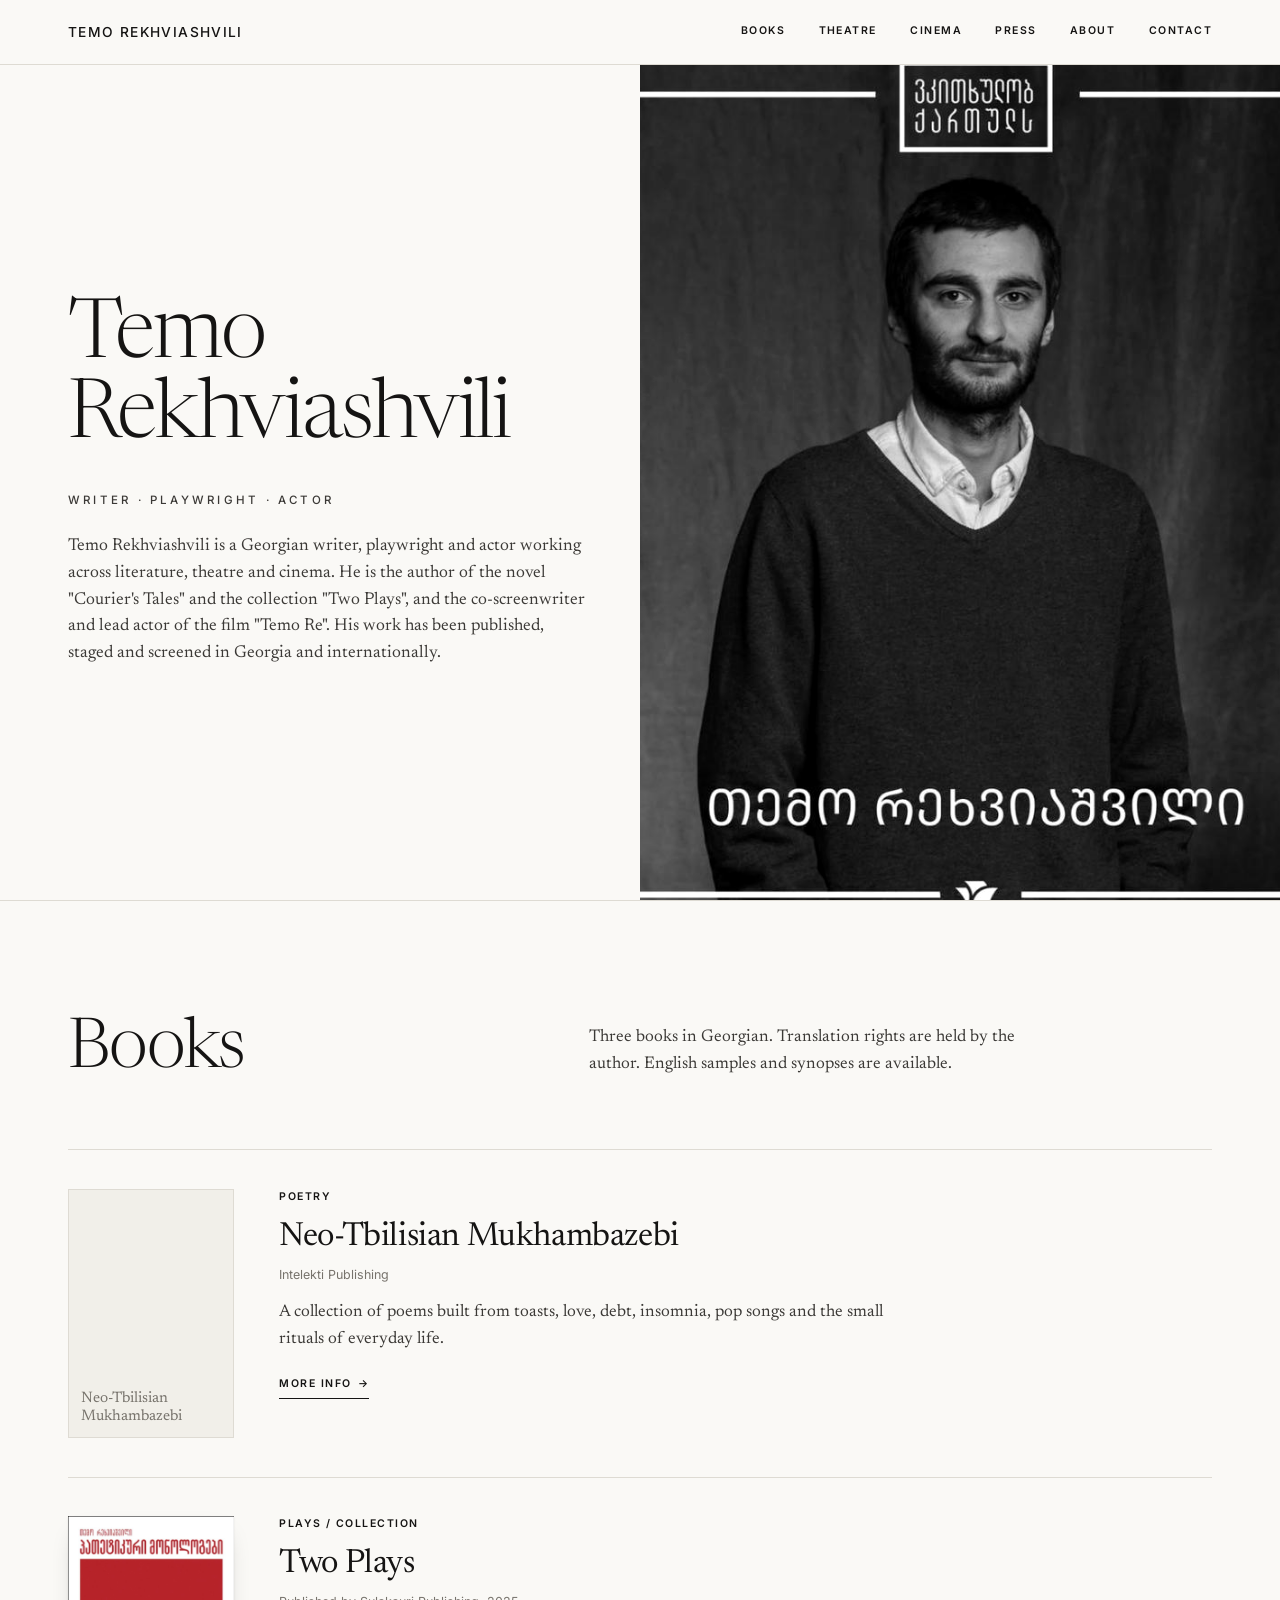
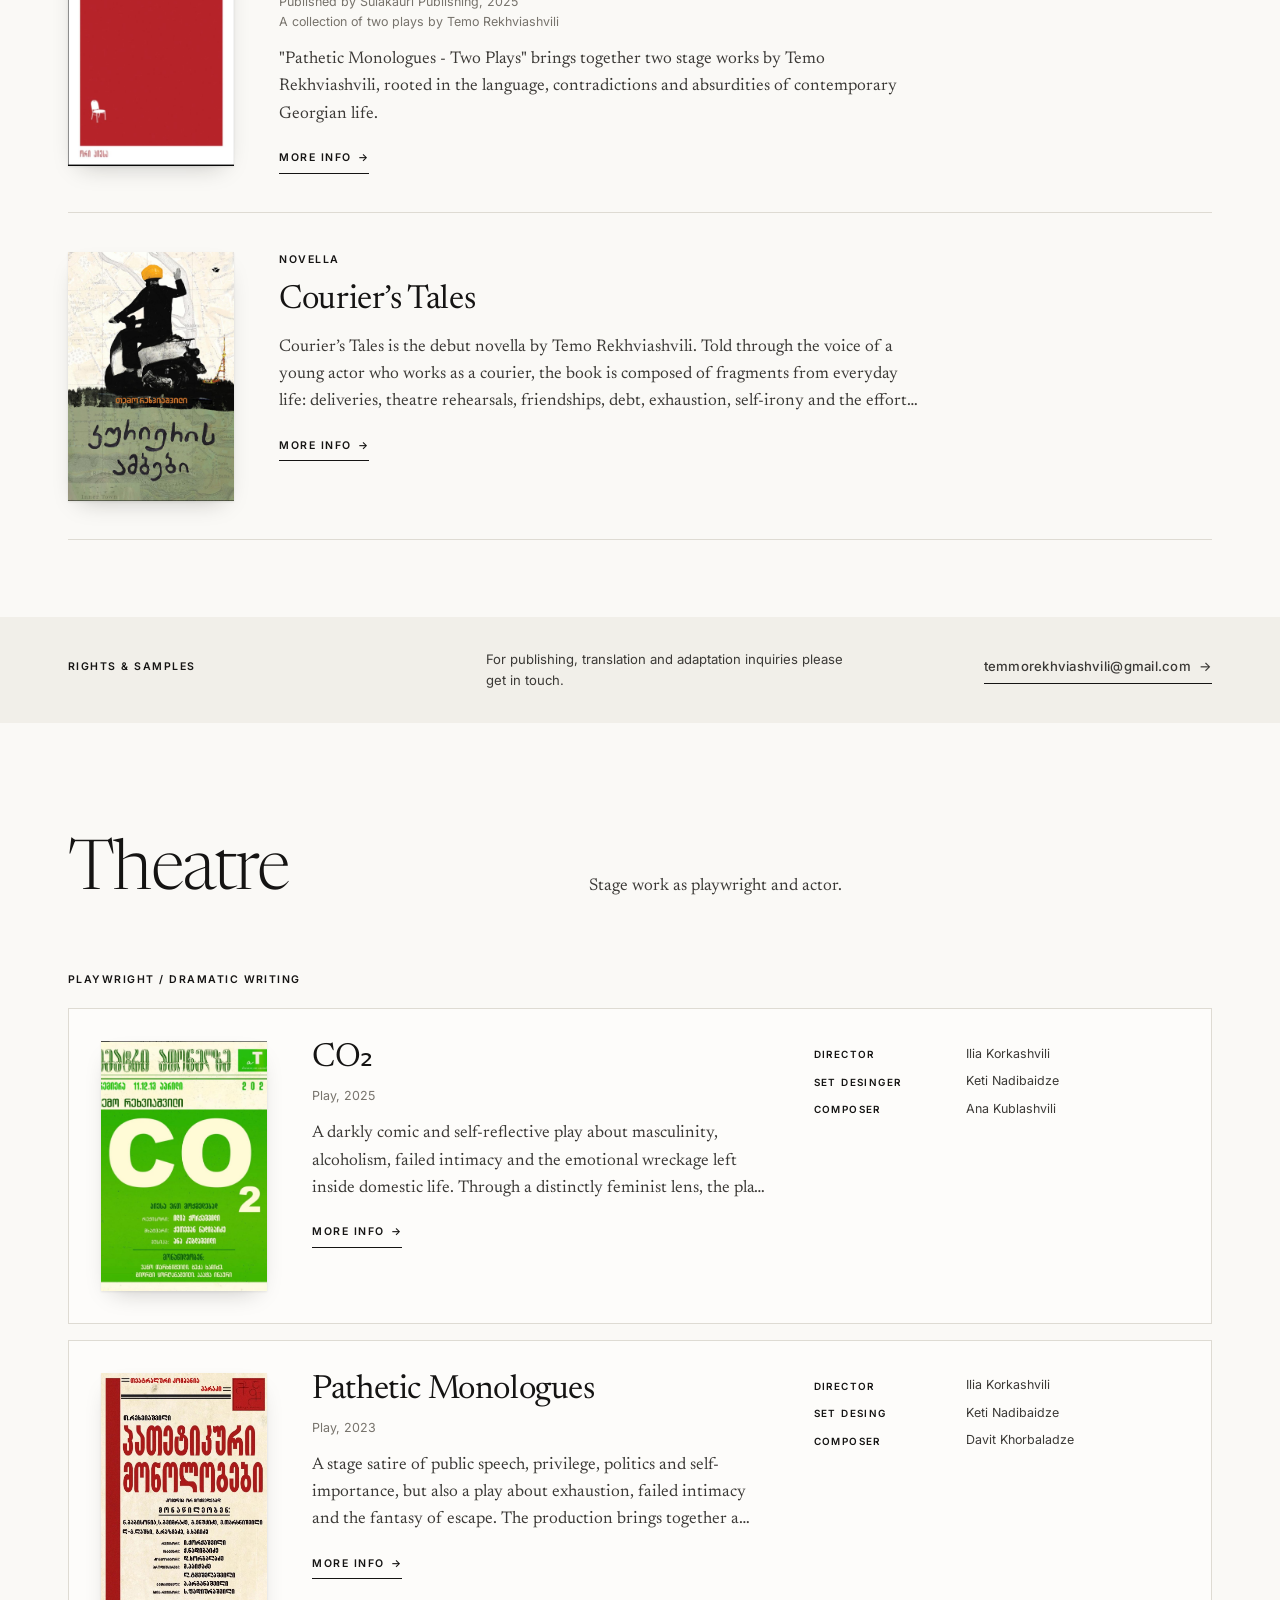
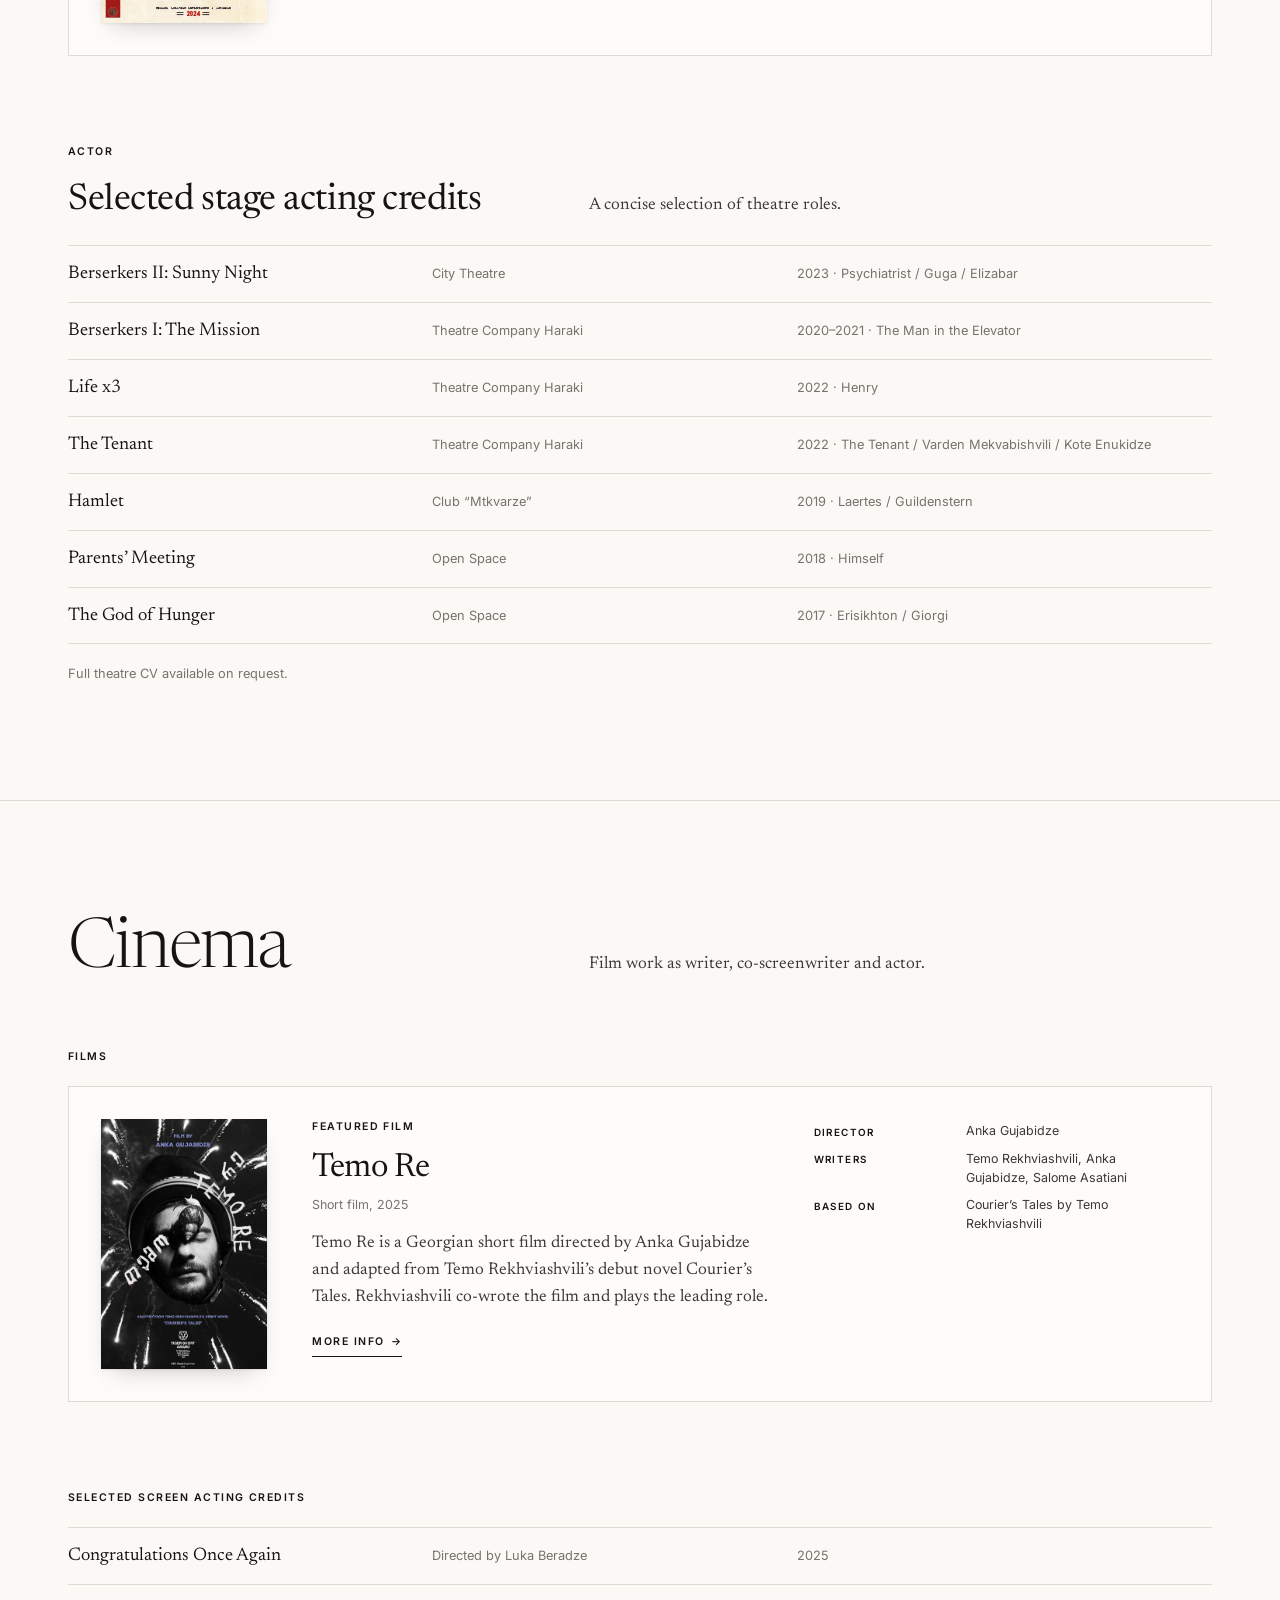
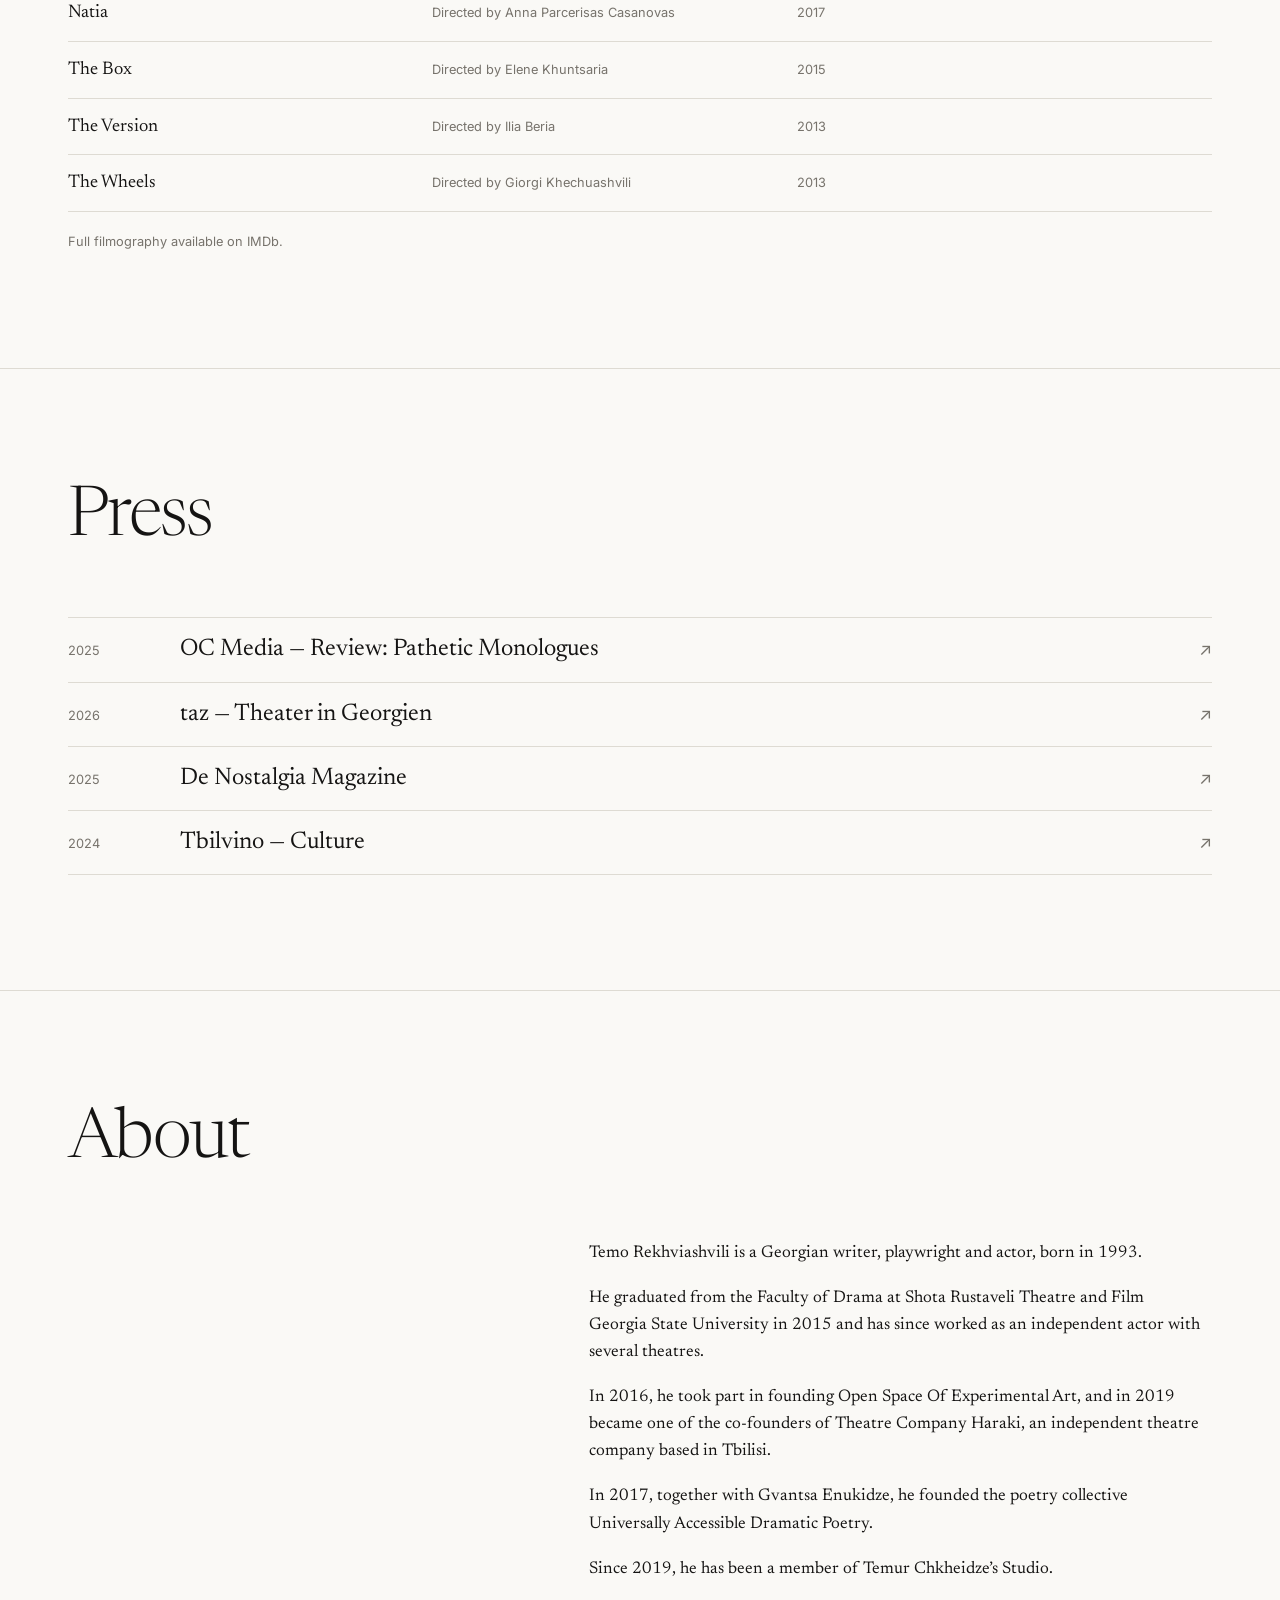
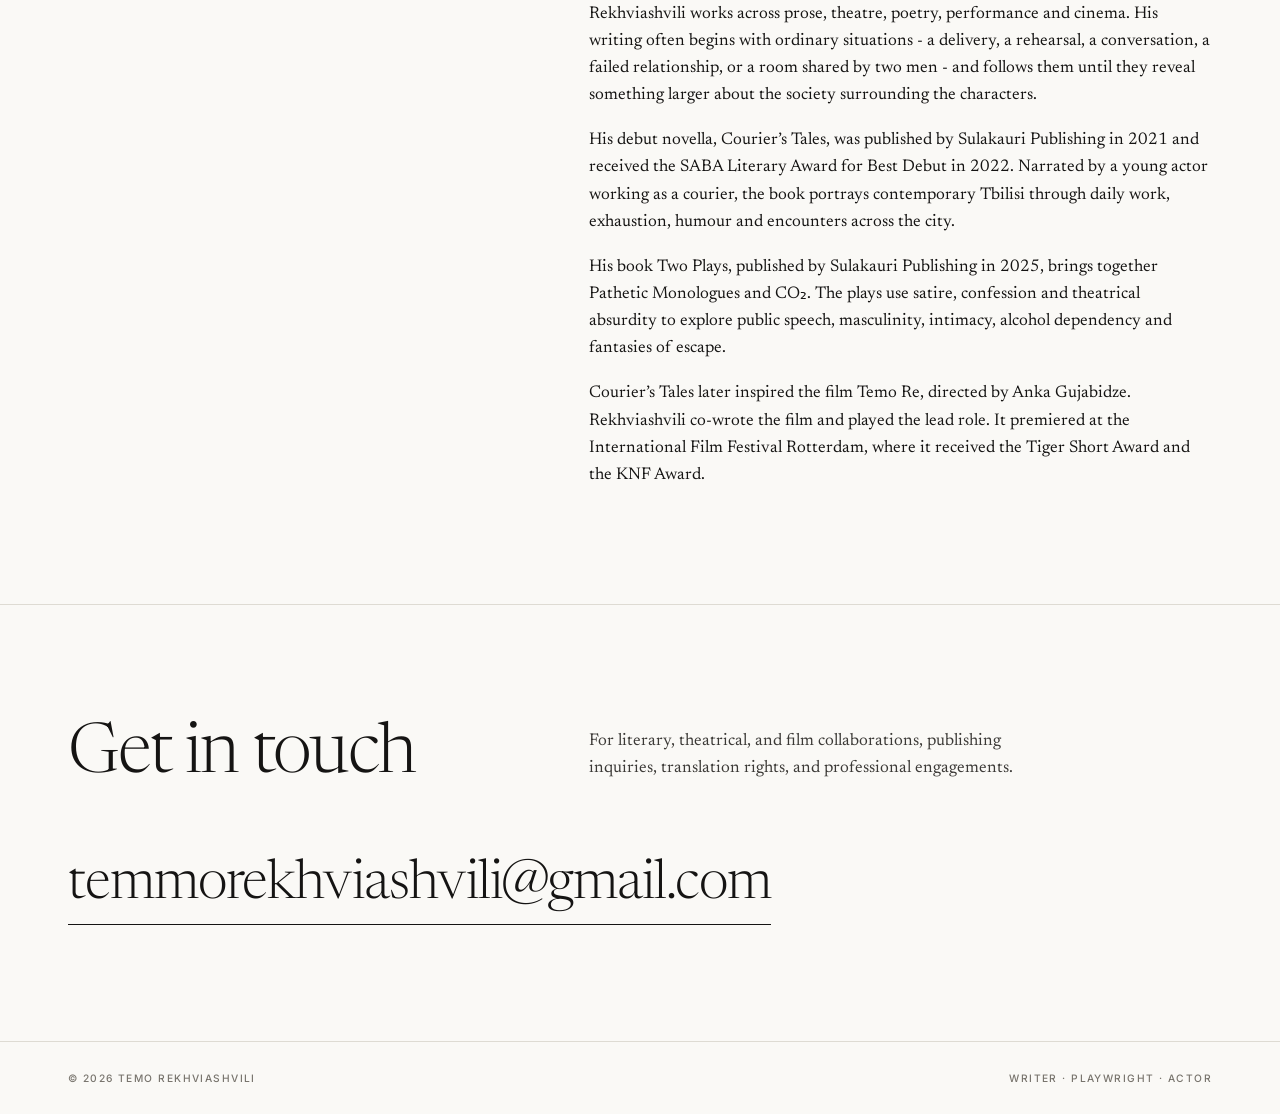
==== index.html @ 54d70bf8 "Redesign the site and rebuild the editor so every part of the page is editable Public page: new edit" ====
<!DOCTYPE html>
<html lang="en">
  <head>
    <meta charset="UTF-8" />
    <meta name="viewport" content="width=device-width, initial-scale=1.0" />
    <title>Temo Rekhviashvili | Writer, Playwright, Actor</title>
    <meta name="description" content="Portfolio website for Temo Rekhviashvili, Georgian writer, playwright, and actor." />
    <meta property="og:type" content="website" />
    <meta property="og:title" content="Temo Rekhviashvili | Writer, Playwright, Actor" />
    <meta property="og:description" content="Portfolio website for Temo Rekhviashvili, Georgian writer, playwright, and actor." />
    
    <meta name="twitter:card" content="summary_large_image" />
    <link rel="preconnect" href="https://fonts.googleapis.com" />
    <link rel="preconnect" href="https://fonts.gstatic.com" crossorigin />
    <link href="https://fonts.googleapis.com/css2?family=Inter:wght@400;500;600&family=Newsreader:ital,opsz,wght@0,6..72,300..600;1,6..72,300..600&family=Noto+Serif+Georgian:wght@400;500&display=swap" rel="stylesheet" />
    <link rel="stylesheet" href="/styles.css?v=7e3f80ad" />
  </head>
  <body>
    <a class="skip-link" href="#main">Skip to content</a>

    <header class="site-header" id="siteHeader">
      <nav class="nav wrap" aria-label="Main">
        <a class="brand" href="#home">Temo Rekhviashvili</a>
        <button class="nav-toggle" id="navToggle" aria-expanded="false" aria-controls="navLinks">
          <span class="nav-toggle-label">Menu</span>
        </button>
        <div class="nav-links" id="navLinks">
          
          <a href="#books" data-section="books">Books</a>
          
          <a href="#theatre" data-section="theatre">Theatre</a>
          
          <a href="#cinema" data-section="cinema">Cinema</a>
          
          <a href="#press" data-section="press">Press</a>
          
          <a href="#about" data-section="about">About</a>
          
          <a href="#contact" data-section="contact">Contact</a>
          
        </div>
      </nav>
    </header>

    <main id="main">

      <!-- ── HERO ── -->
      <section class="hero" id="home">
        <div class="hero-text">
          <h1>Temo Rekhviashvili</h1>
          <p class="hero-tagline">Writer · Playwright · Actor</p>
          <p class="hero-bio">Temo Rekhviashvili is a Georgian writer, playwright and actor working across literature, theatre and cinema. He is the author of the novel &#34;Courier&#39;s Tales&#34; and the collection &#34;Two Plays&#34;, and the co-screenwriter and lead actor of the film &#34;Temo Re&#34;. His work has been published, staged and screened in Georgia and internationally.</p>
        </div>
        <div class="hero-image">
          
          <img src="/Images/Temo%20Image.jpeg" alt="Temo Rekhviashvili" fetchpriority="high" />
          
        </div>
      </section>

      

      
      <!-- ── BOOKS ── -->
      <section id="books" class="section">
        <div class="wrap">
          <header class="section-head">
  <h2>Books</h2>
  <p class="section-note">Three books in Georgian. Translation rights are held by the author. English samples and synopses are available.</p>
</header>
          <div class="work-list">
            <article class="work">
  <a class="work-cover" href="#/neo-tbilisian" tabindex="-1" aria-hidden="true"><span class="cover-blank "><span>Neo-Tbilisian Mukhambazebi</span></span></a>
  <div class="work-main">
    <p class="kicker">Poetry</p>
    <h3 class="work-title"><a href="#/neo-tbilisian">Neo-Tbilisian Mukhambazebi</a></h3>
    
    <p class="work-meta">Intelekti Publishing</p>
    
    
    <p class="work-summary">A collection of poems built from toasts, love, debt, insomnia, pop songs and the small rituals of everyday life.</p>
    <p class="work-links">
      
      <a class="arrow-link" href="#/neo-tbilisian">More info</a>
    </p>
  </div>
  
</article><article class="work">
  <a class="work-cover" href="#/pathetic-monologues-book" tabindex="-1" aria-hidden="true"><img src="/Images/Patetique%20Book.jpeg" alt="Two Plays" loading="lazy" /></a>
  <div class="work-main">
    <p class="kicker">Plays / Collection</p>
    <h3 class="work-title"><a href="#/pathetic-monologues-book">Two Plays</a></h3>
    
    <p class="work-meta">Published by Sulakauri Publishing, 2025<br />A collection of two plays by Temo Rekhviashvili</p>
    
    
    <p class="work-summary">&#34;Pathetic Monologues - Two Plays&#34; brings together two stage works by Temo Rekhviashvili, rooted in the language, contradictions and absurdities of contemporary Georgian life.</p>
    <p class="work-links">
      
      <a class="arrow-link" href="#/pathetic-monologues-book">More info</a>
    </p>
  </div>
  
</article><article class="work">
  <a class="work-cover" href="#/couriers-tales" tabindex="-1" aria-hidden="true"><img src="/Images/Carrier%20Tales.jpeg" alt="Courier’s Tales" loading="lazy" /></a>
  <div class="work-main">
    <p class="kicker">NOVELLA</p>
    <h3 class="work-title"><a href="#/couriers-tales">Courier’s Tales</a></h3>
    
    
    <p class="work-summary">Courier’s Tales is the debut novella by Temo Rekhviashvili. Told through the voice of a young actor who works as a courier, the book is composed of fragments from everyday life: deliveries, theatre rehearsals, friendships, debt, exhaustion, self-irony and the effort to survive.</p>
    <p class="work-links">
      
      <a class="arrow-link" href="#/couriers-tales">More info</a>
    </p>
  </div>
  
</article>
          </div>
        </div>
        
        
        <aside class="rights">
          <div class="wrap rights-grid">
            <div>
              <p class="kicker">Rights &amp; Samples</p>
              
            </div>
            <div><p>For publishing, translation and adaptation inquiries please get in touch.</p></div>
            <div>
              
              <a class="arrow-link" href="mailto:temmorekhviashvili@gmail.com">temmorekhviashvili@gmail.com</a>
              
            </div>
          </div>
        </aside>
        
      </section>

      

      

      
      <!-- ── THEATRE ── -->
      <section id="theatre" class="section">
        <div class="wrap">
          <header class="section-head">
  <h2>Theatre</h2>
  <p class="section-note">Stage work as playwright and actor.</p>
</header>

          
          <p class="kicker sub-kicker">Playwright / Dramatic Writing</p>
          <div class="work-list work-list-boxed">
            <article class="work work-boxed">
  <a class="work-cover" href="#/co2" tabindex="-1" aria-hidden="true"><img src="/Images/CO2.jpeg" alt="CO₂" loading="lazy" /></a>
  <div class="work-main">
    
    <h3 class="work-title"><a href="#/co2">CO₂</a></h3>
    
    <p class="work-meta">Play, 2025</p>
    
    
    <p class="work-summary">A darkly comic and self-reflective play about masculinity, alcoholism, failed intimacy and the emotional wreckage left inside domestic life. Through a distinctly feminist lens, the play looks at male vulnerability, dependency and the damage men cause while trying — often too late — to understand themselves.</p>
    <p class="work-links">
      
      <a class="arrow-link" href="#/co2">More info</a>
    </p>
  </div>
  
  <dl class="facts work-facts">
    
    <div><dt>Director</dt><dd>Ilia Korkashvili</dd></div>
    
    <div><dt>Set desinger</dt><dd>Keti Nadibaidze</dd></div>
    
    <div><dt>Composer</dt><dd>Ana Kublashvili</dd></div>
    
  </dl>
  
</article><article class="work work-boxed">
  <a class="work-cover" href="#/pathetic-monologues-play" tabindex="-1" aria-hidden="true"><img src="/Images/Pathetique%20Theater.jpeg" alt="Pathetic Monologues" loading="lazy" /></a>
  <div class="work-main">
    
    <h3 class="work-title"><a href="#/pathetic-monologues-play">Pathetic Monologues</a></h3>
    
    <p class="work-meta">Play, 2023</p>
    
    
    <p class="work-summary">A stage satire of public speech, privilege, politics and self-importance, but also a play about exhaustion, failed intimacy and the fantasy of escape. The production brings together a chorus of voices caught between confession, performance and social absurdity.</p>
    <p class="work-links">
      
      <a class="arrow-link" href="#/pathetic-monologues-play">More info</a>
    </p>
  </div>
  
  <dl class="facts work-facts">
    
    <div><dt>Director</dt><dd>Ilia Korkashvili</dd></div>
    
    <div><dt>Set Desing</dt><dd>Keti Nadibaidze</dd></div>
    
    <div><dt>Composer</dt><dd>Davit Khorbaladze</dd></div>
    
  </dl>
  
</article>
          </div>
          

          
          <div class="credits">
            <p class="kicker sub-kicker">Actor</p>
            <header class="credits-head">
              <h3>Selected stage acting credits</h3>
              <p>A concise selection of theatre roles.</p>
            </header>
            <ul class="rows">
              
              <li class="row">
                <span class="row-title">Berserkers II: Sunny Night</span>
                <span class="row-mid">City Theatre</span>
                <span class="row-end">2023 · Psychiatrist / Guga / Elizabar</span>
              </li>
              
              <li class="row">
                <span class="row-title">Berserkers I: The Mission</span>
                <span class="row-mid">Theatre Company Haraki</span>
                <span class="row-end">2020–2021 · The Man in the Elevator</span>
              </li>
              
              <li class="row">
                <span class="row-title">Life x3</span>
                <span class="row-mid">Theatre Company Haraki</span>
                <span class="row-end">2022 · Henry</span>
              </li>
              
              <li class="row">
                <span class="row-title">The Tenant</span>
                <span class="row-mid">Theatre Company Haraki</span>
                <span class="row-end">2022 · The Tenant / Varden Mekvabishvili / Kote Enukidze</span>
              </li>
              
              <li class="row">
                <span class="row-title">Hamlet</span>
                <span class="row-mid">Club “Mtkvarze”</span>
                <span class="row-end">2019 · Laertes / Guildenstern</span>
              </li>
              
              <li class="row">
                <span class="row-title">Parents’ Meeting</span>
                <span class="row-mid">Open Space</span>
                <span class="row-end">2018 · Himself</span>
              </li>
              
              <li class="row">
                <span class="row-title">The God of Hunger</span>
                <span class="row-mid">Open Space</span>
                <span class="row-end">2017 · Erisikhton / Giorgi</span>
              </li>
              
            </ul>
            <p class="footnote">Full theatre CV available on request.</p>
          </div>
          
        </div>
      </section>

      

      

      
      <!-- ── CINEMA ── -->
      <section id="cinema" class="section">
        <div class="wrap">
          <header class="section-head">
  <h2>Cinema</h2>
  <p class="section-note">Film work as writer, co-screenwriter and actor.</p>
</header>

          
          <p class="kicker sub-kicker">Films</p>
          <div class="work-list work-list-boxed">
            <article class="work work-boxed">
  <a class="work-cover" href="#/temo-re" tabindex="-1" aria-hidden="true"><img src="/Images/Temo%20Re%20Movie.jpeg" alt="Temo Re" loading="lazy" /></a>
  <div class="work-main">
    <p class="kicker">Featured Film</p>
    <h3 class="work-title"><a href="#/temo-re">Temo Re</a></h3>
    
    <p class="work-meta">Short film, 2025</p>
    
    
    <p class="work-summary">Temo Re is a Georgian short film directed by Anka Gujabidze and adapted from Temo Rekhviashvili’s debut novel Courier’s Tales. Rekhviashvili co-wrote the film and plays the leading role.</p>
    <p class="work-links">
      
      <a class="arrow-link" href="#/temo-re">More info</a>
    </p>
  </div>
  
  <dl class="facts work-facts">
    
    <div><dt>Director</dt><dd>Anka Gujabidze</dd></div>
    
    <div><dt>Writers</dt><dd>Temo Rekhviashvili, Anka Gujabidze, Salome Asatiani</dd></div>
    
    <div><dt>Based On</dt><dd>Courier’s Tales by Temo Rekhviashvili</dd></div>
    
  </dl>
  
</article>
          </div>
          

          
          <div class="credits">
            <p class="kicker sub-kicker">Selected screen acting credits</p>
            <ul class="rows">
              
              <li class="row">
                <span class="row-title">Congratulations Once Again</span>
                <span class="row-mid">Directed by Luka Beradze</span>
                <span class="row-end">2025</span>
              </li>
              
              <li class="row">
                <span class="row-title">Natia</span>
                <span class="row-mid">Directed by Anna Parcerisas Casanovas</span>
                <span class="row-end">2017</span>
              </li>
              
              <li class="row">
                <span class="row-title">The Box</span>
                <span class="row-mid">Directed by Elene Khuntsaria</span>
                <span class="row-end">2015</span>
              </li>
              
              <li class="row">
                <span class="row-title">The Version</span>
                <span class="row-mid">Directed by Ilia Beria</span>
                <span class="row-end">2013</span>
              </li>
              
              <li class="row">
                <span class="row-title">The Wheels</span>
                <span class="row-mid">Directed by Giorgi Khechuashvili</span>
                <span class="row-end">2013</span>
              </li>
              
            </ul>
            
            <p class="footnote">
              Full filmography available on IMDb.
              
            </p>
            
          </div>
          
        </div>
      </section>

      

      

      
      <!-- ── PRESS ── -->
      <section id="press" class="section">
        <div class="wrap">
          <header class="section-head">
  <h2>Press</h2>
  
</header>
          <ul class="rows press-rows">
            
            <li>
              
              <a class="row row-link" href="https://oc-media.org/review-pathetic-monologues-georgian-theatre-that-finally-laughs-at-itself/" target="_blank" rel="noopener noreferrer">
                <span class="row-year">2025</span>
                <span class="row-title">OC Media — Review: Pathetic Monologues</span>
                <span class="row-ext" aria-hidden="true">&#8599;</span>
              </a>
              
            </li>
            
            <li>
              
              <a class="row row-link" href="https://taz.de/Theater-in-Georgien/!6165909/" target="_blank" rel="noopener noreferrer">
                <span class="row-year">2026</span>
                <span class="row-title">taz — Theater in Georgien</span>
                <span class="row-ext" aria-hidden="true">&#8599;</span>
              </a>
              
            </li>
            
            <li>
              
              <a class="row row-link" href="https://denostalgiamagazine.com/magazine-3/read-magazine-3/" target="_blank" rel="noopener noreferrer">
                <span class="row-year">2025</span>
                <span class="row-title">De Nostalgia Magazine</span>
                <span class="row-ext" aria-hidden="true">&#8599;</span>
              </a>
              
            </li>
            
            <li>
              
              <a class="row row-link" href="https://tbilvino.ge/culture" target="_blank" rel="noopener noreferrer">
                <span class="row-year">2024</span>
                <span class="row-title">Tbilvino — Culture</span>
                <span class="row-ext" aria-hidden="true">&#8599;</span>
              </a>
              
            </li>
            
          </ul>
        </div>
      </section>

      

      

      
      <!-- ── ABOUT ── -->
      
      <section id="about" class="section">
        <div class="wrap">
          <header class="section-head">
            <h2>About</h2>
            
          </header>
          
          <div class="about-grid about-grid-solo">
            <div class="prose">
              <p>Temo Rekhviashvili is a Georgian writer, playwright and actor, born in 1993.</p><p>He graduated from the Faculty of Drama at Shota Rustaveli Theatre and Film Georgia State University in 2015 and has since worked as an independent actor with several theatres.</p><p>In 2016, he took part in founding Open Space Of Experimental Art, and in 2019 became one of the co-founders of Theatre Company Haraki, an independent theatre company based in Tbilisi.</p><p>In 2017, together with Gvantsa Enukidze, he founded the poetry collective Universally Accessible Dramatic Poetry.</p><p>Since 2019, he has been a member of Temur Chkheidze’s Studio.</p><p>Rekhviashvili works across prose, theatre, poetry, performance and cinema. His writing often begins with ordinary situations - a delivery, a rehearsal, a conversation, a failed relationship, or a room shared by two men - and follows them until they reveal something larger about the society surrounding the characters.</p><p>His debut novella, Courier’s Tales, was published by Sulakauri Publishing in 2021 and received the SABA Literary Award for Best Debut in 2022. Narrated by a young actor working as a courier, the book portrays contemporary Tbilisi through daily work, exhaustion, humour and encounters across the city.</p><p>His book Two Plays, published by Sulakauri Publishing in 2025, brings together Pathetic Monologues and CO₂. The plays use satire, confession and theatrical absurdity to explore public speech, masculinity, intimacy, alcohol dependency and fantasies of escape.</p><p>Courier’s Tales later inspired the film Temo Re, directed by Anka Gujabidze. Rekhviashvili co-wrote the film and played the lead role. It premiered at the International Film Festival Rotterdam, where it received the Tiger Short Award and the KNF Award.</p>
              
              
            </div>
            
          </div>
        </div>
      </section>

      

      

      
      <!-- ── CONTACT ── -->
      <section id="contact" class="section section-contact">
        <div class="wrap">
          <header class="section-head">
            <h2>Get in touch</h2>
            <p class="section-note">For literary, theatrical, and film collaborations, publishing inquiries, translation rights, and professional engagements.</p>
          </header>
          
          <a class="contact-email" href="mailto:temmorekhviashvili@gmail.com">temmorekhviashvili@gmail.com</a>
          
          
        </div>
      </section>
      

      
    </main>

    <footer class="site-footer">
      <div class="wrap footer-grid">
        <p>&copy; 2026 Temo Rekhviashvili</p>
        <p>Writer · Playwright · Actor</p>
      </div>
    </footer>

    <!-- ── DETAIL PAGES (one per book / play / film) ── -->
    <div class="detail-view" id="detailView" hidden>
      <div class="wrap">
        <article class="detail" id="detail-neo-tbilisian" data-title="Neo-Tbilisian Mukhambazebi" hidden>
  <div class="detail-text">
    <p class="kicker">Books / Poetry</p>
    <h2 class="detail-title">Neo-Tbilisian Mukhambazebi</h2>
    
    <p class="detail-meta">Intelekti Publishing</p>
    
    
    <div class="prose">
      <p>A collection of poems built from toasts, love, debt, insomnia, pop songs and the small rituals of everyday life.</p>
    </div>
    
    
    <dl class="facts detail-facts">
      
      <div><dt>Year</dt><dd>coming soon</dd></div>
      
      <div><dt>Genre</dt><dd>Poetry</dd></div>
      
      <div><dt>Publisher</dt><dd>Intelekti Publishing</dd></div>
      
      <div><dt>cover</dt><dd>Anano Tabaghua</dd></div>
      
      <div><dt>Editor</dt><dd>Gvantsa Shubitidze</dd></div>
      
    </dl>
    
    
    <p><a class="arrow-link back-link" href="#books">Back to Books</a></p>
  </div>
  <figure class="detail-figure"><span class="cover-blank cover-blank-lg"><span>Neo-Tbilisian Mukhambazebi</span></span></figure>
</article><article class="detail" id="detail-pathetic-monologues-book" data-title="Two Plays" hidden>
  <div class="detail-text">
    <p class="kicker">Books / Plays / Collection</p>
    <h2 class="detail-title">Two Plays</h2>
    
    <p class="detail-meta">Published by Sulakauri Publishing, 2025<br />A collection of two plays by Temo Rekhviashvili</p>
    
    
    <div class="prose">
      <p>&#34;Pathetic Monologues - Two Plays&#34; brings together two stage works by Temo Rekhviashvili, rooted in the language, contradictions and absurdities of contemporary Georgian life.</p><p>Pathetic Monologues is a satire of public speech, privilege, politics and self-importance, but also a play about exhaustion, failed intimacy and the fantasy of escape. One of its voices dreams of leaving Georgia for Berlin, turning emigration into both a comic obsession and a symptom of deeper personal and social despair.</p><p>CO₂ is a darkly comic and self-reflective play about masculinity, alcoholism, failed intimacy and the emotional wreckage left inside domestic life. Through a distinctly feminist lens, the play looks at male vulnerability, dependency and the damage men cause while trying - often too late - to understand themselves.</p><p>Both plays have been staged in Georgia: Pathetic Monologues premiered at Theatre Company Haraki in December 2023, while CO₂ premiered at Theatre on Atoneli in April 2025.</p>
    </div>
    
    
    <dl class="facts detail-facts">
      
      <div><dt>Year</dt><dd>2025</dd></div>
      
      <div><dt>Genre</dt><dd>plays</dd></div>
      
      <div><dt>Plays Included</dt><dd>Pathetic Monologues · CO₂</dd></div>
      
      <div><dt>Publisher</dt><dd>Sulakauri Publishing</dd></div>
      
      <div><dt>Editor</dt><dd>Nino Gogaladze</dd></div>
      
      <div><dt>Cover design</dt><dd>Keti Nadibaidze</dd></div>
      
      <div><dt>Technical designer</dt><dd>Lado Lomadze</dd></div>
      
      <div><dt>ORiginal title</dt><dd>პათეტიკური მონოლოგები - ორი პიესა</dd></div>
      
      <div><dt>ISBN</dt><dd>978-9941-37-810-2</dd></div>
      
      <div><dt>Award</dt><dd>CO₂ received the Friedrich Ebert Stiftung Prize in Dramaturgy in 2025.</dd></div>
      
    </dl>
    
    
    <p><a class="arrow-link back-link" href="#books">Back to Books</a></p>
  </div>
  <figure class="detail-figure"><img src="/Images/Patetique%20Book.jpeg" alt="Two Plays" loading="lazy" /></figure>
</article><article class="detail" id="detail-couriers-tales" data-title="Courier’s Tales" hidden>
  <div class="detail-text">
    <p class="kicker">Books / NOVELLA</p>
    <h2 class="detail-title">Courier’s Tales</h2>
    
    
    <div class="prose">
      <p>Courier’s Tales is the debut novella by Temo Rekhviashvili. Told through the voice of a young actor who works as a courier, the book is composed of fragments from everyday life: deliveries, theatre rehearsals, friendships, debt, exhaustion, self-irony and the effort to survive.</p><p>Set mostly in contemporary Tbilisi, the novel moves through streets, staircases, rehearsal rooms and precarious jobs. In its final part, the story opens toward Germany: the narrator travels from Georgia to Berlin and then to Hamburg, where his desperate attempt to reach a Nick Cave concert turns into a comic and painful episode of disorientation, language failure, humiliation and desire.</p><p>At once local and European, Courier’s Tales is a portrait of a young man trying to find his place between work and art, survival and longing, the city he comes from and the places he imagines as escape.</p>
    </div>
    
    
    <dl class="facts detail-facts">
      
      <div><dt>Original Title</dt><dd>კურიერის ამბები</dd></div>
      
      <div><dt>Year</dt><dd>2021</dd></div>
      
      <div><dt>Genre</dt><dd>Novella</dd></div>
      
      <div><dt>Award</dt><dd>SABA Literary Award — Best Debut, 2022</dd></div>
      
      <div><dt>Publisher</dt><dd>Sulakauri Publishing</dd></div>
      
      <div><dt>Editor</dt><dd>Ana Tchabashvili</dd></div>
      
      <div><dt>Cover design</dt><dd>Ana Jibladze</dd></div>
      
      <div><dt>ISBN:</dt><dd>978-9941-30-750-8</dd></div>
      
      <div><dt>technical designer</dt><dd>Giorgi Lomsadze</dd></div>
      
    </dl>
    
    
    <p><a class="arrow-link back-link" href="#books">Back to Books</a></p>
  </div>
  <figure class="detail-figure"><img src="/Images/Carrier%20Tales.jpeg" alt="Courier’s Tales" loading="lazy" /></figure>
</article>
        <article class="detail" id="detail-co2" data-title="CO₂" hidden>
  <div class="detail-text">
    <p class="kicker">Theatre</p>
    <h2 class="detail-title">CO₂</h2>
    
    <p class="detail-meta">Play, 2025</p>
    
    
    <div class="prose">
      <p>A darkly comic and self-reflective play about masculinity, alcoholism, failed intimacy and the emotional wreckage left inside domestic life. Through a distinctly feminist lens, the play looks at male vulnerability, dependency and the damage men cause while trying — often too late — to understand themselves.</p>
    </div>
    
    
    <dl class="facts detail-facts">
      
      <div><dt>Director</dt><dd>Ilia Korkashvili</dd></div>
      
      <div><dt>Set desinger</dt><dd>Keti Nadibaidze</dd></div>
      
      <div><dt>Composer</dt><dd>Ana Kublashvili</dd></div>
      
      <div><dt>starring</dt><dd>Vano Tarkhnishvili, Giorgi Korganashvili, Beka Khachidze, Paata Inauri.</dd></div>
      
      <div><dt>Technical group</dt><dd>Tika Salukvadze, Nato Mchedlishvili, Dima Jikia, Dati Sakhokia, Mariam Jorjoliani, Mariam Kartvelishvili</dd></div>
      
      <div><dt>touring Group</dt><dd>10 people</dd></div>
      
      <div><dt>premiered</dt><dd>Theatre On Atoneli 2025</dd></div>
      
      <div><dt>Recognation</dt><dd>Friedrich Ebert Stiftung Prize in Dramaturgy, 2025</dd></div>
      
    </dl>
    
    
    <p><a class="arrow-link back-link" href="#theatre">Back to Theatre</a></p>
  </div>
  <figure class="detail-figure"><img src="/Images/CO2.jpeg" alt="CO₂" loading="lazy" /></figure>
</article><article class="detail" id="detail-pathetic-monologues-play" data-title="Pathetic Monologues" hidden>
  <div class="detail-text">
    <p class="kicker">Theatre</p>
    <h2 class="detail-title">Pathetic Monologues</h2>
    
    <p class="detail-meta">Play, 2023</p>
    
    
    <div class="prose">
      <p>A stage satire of public speech, privilege, politics and self-importance, but also a play about exhaustion, failed intimacy and the fantasy of escape. The production brings together a chorus of voices caught between confession, performance and social absurdity.</p>
    </div>
    
    
    <dl class="facts detail-facts">
      
      <div><dt>Director</dt><dd>Ilia Korkashvili</dd></div>
      
      <div><dt>Set Desing</dt><dd>Keti Nadibaidze</dd></div>
      
      <div><dt>Composer</dt><dd>Davit Khorbaladze</dd></div>
      
      <div><dt>starring</dt><dd>Giorgi Razmadze, Beka Khachidze, Vaniko Tarkhnishvili, Sopiko gvimradze, Natalia Gabisonia, Gvantsa Enukidze, Lasha Lashkhi.</dd></div>
      
      <div><dt>Technical Group</dt><dd>Irakli Sirbilashvili, Achi arganashvili, Saba Padiurashvili, Mariam Paichadze, Lizi Tkeshelashvili.</dd></div>
      
      <div><dt>Touring group</dt><dd>18 people</dd></div>
      
      <div><dt>Awards</dt><dd>Tsinandali Award for Theatre Arts, 2024 -Natalia Gabisonia; Liberty Award for Best Actress, 2024 - Natalia Gabisonia</dd></div>
      
    </dl>
    
    
    <p><a class="arrow-link back-link" href="#theatre">Back to Theatre</a></p>
  </div>
  <figure class="detail-figure"><img src="/Images/Pathetique%20Theater.jpeg" alt="Pathetic Monologues" loading="lazy" /></figure>
</article>
        <article class="detail" id="detail-temo-re" data-title="Temo Re" hidden>
  <div class="detail-text">
    <p class="kicker">Cinema / Featured Film</p>
    <h2 class="detail-title">Temo Re</h2>
    
    <p class="detail-meta">Short film, 2025</p>
    
    
    <div class="prose">
      <p>Temo Re is a Georgian short film directed by Anka Gujabidze and adapted from Temo Rekhviashvili’s debut novel Courier’s Tales. Rekhviashvili co-wrote the film and plays the leading role.</p><p>The film follows Temo, a young actor who also works as a courier. Over the course of a single day, he travels across Tbilisi on a moped and performs in a suburban theatre in the evening. The poverty, injustice, corruption and alienation he encounters during the day gradually transform into disturbing visions that haunt him at night.</p><p>Constructed as a black-and-white photomontage, Temo Re combines fiction and documentary elements to create a fragmented portrait of contemporary Tbilisi and a young man moving between work, theatre, exhaustion and imagination</p>
    </div>
    
    
    <dl class="facts detail-facts">
      
      <div><dt>Director</dt><dd>Anka Gujabidze</dd></div>
      
      <div><dt>Writers</dt><dd>Temo Rekhviashvili, Anka Gujabidze, Salome Asatiani</dd></div>
      
      <div><dt>Based On</dt><dd>Courier’s Tales by Temo Rekhviashvili</dd></div>
      
      <div><dt>Country</dt><dd>Georgia</dd></div>
      
      <div><dt>Runtime</dt><dd>50 minutes</dd></div>
      
      <div><dt>Awards</dt><dd>Tiger Short Award · KNF Award · IFFR · SFCC Critics’ Award · Golden Prometheus · Eliso Award</dd></div>
      
      <div><dt>Cast</dt><dd>Natalia Gabisonia, Mikheil Abramishvili, Sandro Kalandadze, Tamara Chumashvili and others</dd></div>
      
    </dl>
    
    
    <p><a class="arrow-link back-link" href="#cinema">Back to Cinema</a></p>
  </div>
  <figure class="detail-figure"><img src="/Images/Temo%20Re%20Movie.jpeg" alt="Temo Re" loading="lazy" /></figure>
</article>
      </div>
    </div>

    <script src="/script.js?v=7e3f80ad"></script>
  </body>
</html>
---- styles.css ----
/* ─────────────────────────────────────────────────────────────
   Temo Rekhviashvili — public site
   Paper, ink, hairlines. Serif for reading, small tracked caps for labels.
   ───────────────────────────────────────────────────────────── */
:root {
  --paper: #faf9f6;
  --paper-2: #f1efe9;
  --card: #fdfcfa;
  --ink: #151413;
  --ink-2: #3b3936;
  --muted: #77736c;
  --rule: #dedbd3;
  --serif: "Newsreader", "Noto Serif Georgian", Georgia, "Times New Roman", serif;
  --sans: "Inter", "Noto Sans Georgian", system-ui, -apple-system, "Segoe UI", sans-serif;
  --header-h: 64px;
  --gutter: clamp(1.25rem, 4vw, 3rem);
  --max: 1240px;
}

*, *::before, *::after { box-sizing: border-box; }
html { scroll-behavior: smooth; scroll-padding-top: calc(var(--header-h) + 1rem); -webkit-text-size-adjust: 100%; }
body {
  margin: 0;
  background: var(--paper);
  color: var(--ink);
  font-family: var(--serif);
  font-size: 1.0625rem;
  line-height: 1.6;
  -webkit-font-smoothing: antialiased;
  text-rendering: optimizeLegibility;
}
body.detail-open { overflow: hidden; }
img { display: block; max-width: 100%; }
a { color: inherit; }
h1, h2, h3, p, ul, dl, dd, figure { margin: 0; }
ul { padding: 0; list-style: none; }
h1, h2, h3 { font-weight: 400; letter-spacing: -0.012em; text-wrap: balance; }
p { text-wrap: pretty; }
:focus-visible { outline: 2px solid var(--ink); outline-offset: 3px; }

.wrap { width: 100%; max-width: var(--max); margin: 0 auto; padding: 0 var(--gutter); }

.skip-link { position: absolute; left: -999px; top: 0; z-index: 100; background: var(--ink); color: var(--paper); padding: 0.6rem 1rem; font-family: var(--sans); font-size: 0.8rem; }
.skip-link:focus { left: 0; }

/* ── Labels & links ── */
.kicker, .nav-links a, .brand, .nav-toggle, .hero-tagline, .facts dt, .timeline dt, .arrow-link, .site-footer {
  font-family: var(--sans);
  text-transform: uppercase;
  letter-spacing: 0.14em;
}
.kicker { font-size: 0.66rem; font-weight: 600; color: var(--ink); margin-bottom: 0.9rem; }

.arrow-link {
  display: inline-block;
  font-size: 0.66rem;
  font-weight: 600;
  text-decoration: none;
  padding-bottom: 0.35rem;
  border-bottom: 1px solid var(--ink);
  transition: opacity 160ms;
  overflow-wrap: anywhere;
}
.arrow-link::after { content: "\2192"; display: inline-block; margin-left: 0.6em; transition: transform 200ms ease; }
.arrow-link:hover::after { transform: translateX(4px); }
.back-link::after { content: none; }
.back-link::before { content: "\2190"; display: inline-block; margin-right: 0.6em; transition: transform 200ms ease; }
.back-link:hover::before { transform: translateX(-4px); }

/* ── Header ── */
.site-header {
  position: sticky; top: 0; z-index: 40;
  background: color-mix(in srgb, var(--paper) 92%, transparent);
  backdrop-filter: blur(10px);
  -webkit-backdrop-filter: blur(10px);
  border-bottom: 1px solid var(--rule);
}
.nav { height: var(--header-h); display: flex; align-items: center; justify-content: space-between; gap: 2rem; }
.brand { font-size: 0.86rem; font-weight: 500; letter-spacing: 0.1em; text-decoration: none; white-space: nowrap; }
.nav-links { display: flex; gap: clamp(1.1rem, 2.6vw, 2.4rem); }
.nav-links a {
  font-size: 0.66rem; font-weight: 600; text-decoration: none;
  padding: 0.45rem 0; border-bottom: 1px solid transparent; transition: border-color 160ms;
}
.nav-links a:hover, .nav-links a.active { border-bottom-color: var(--ink); }
.nav-toggle { display: none; background: none; border: 0; padding: 0.6rem 0; font-size: 0.66rem; font-weight: 600; color: var(--ink); cursor: pointer; }

/* ── Hero ── */
.hero {
  display: grid;
  grid-template-columns: minmax(0, 1fr) minmax(0, 1fr);
  min-height: min(calc(100vh - var(--header-h)), 860px);
  border-bottom: 1px solid var(--rule);
}
.hero-text {
  display: flex; flex-direction: column; justify-content: center;
  padding: clamp(3rem, 7vw, 6rem) var(--gutter);
  padding-left: max(var(--gutter), calc((100vw - var(--max)) / 2 + var(--gutter)));
}
.hero h1 { font-size: clamp(3rem, 6.4vw, 5.75rem); font-weight: 300; line-height: 0.98; letter-spacing: -0.025em; max-width: 9ch; }
.hero-tagline { margin-top: 2rem; font-size: 0.72rem; font-weight: 500; letter-spacing: 0.28em; color: var(--ink-2); }
.hero-bio { margin-top: 1.5rem; max-width: 34rem; font-size: clamp(1.05rem, 1.35vw, 1.22rem); line-height: 1.55; color: var(--ink-2); }
.hero-image { position: relative; background: #1b1b1b; min-height: 22rem; }
.hero-image img { position: absolute; inset: 0; width: 100%; height: 100%; object-fit: cover; object-position: center 20%; filter: grayscale(1) contrast(1.04); }

/* ── Sections ── */
.section { padding: clamp(4rem, 9vw, 7.5rem) 0; }
.section + .section { border-top: 1px solid var(--rule); }
.section:has(> .rights) { padding-bottom: 0; }
.section:has(> .rights) + .section { border-top: 0; }
.section-head {
  display: grid; grid-template-columns: minmax(0, 5fr) minmax(0, 7fr); gap: 1.5rem clamp(2rem, 6vw, 6rem);
  align-items: end; margin-bottom: clamp(2.5rem, 5vw, 4rem);
}
.section-head h2 { font-size: clamp(2.6rem, 5.4vw, 4.5rem); font-weight: 300; line-height: 1; letter-spacing: -0.025em; }
.section-note { max-width: 30rem; color: var(--ink-2); padding-bottom: 0.45rem; }
.section-note-lg { font-size: 1.2rem; line-height: 1.45; max-width: 34rem; color: var(--ink); }
.sub-kicker { margin-bottom: 1.25rem; }

/* ── Works (books, plays, films) ── */
.work-list { border-top: 1px solid var(--rule); }
.work {
  position: relative;
  display: grid; grid-template-columns: clamp(104px, 13vw, 168px) minmax(0, 1fr);
  gap: clamp(1.25rem, 3.5vw, 3rem);
  padding: clamp(1.75rem, 3vw, 2.5rem) 0;
  border-bottom: 1px solid var(--rule);
}
.work-boxed { grid-template-columns: clamp(104px, 13vw, 168px) minmax(0, 1.25fr) minmax(0, 1fr); }
.work-list-boxed { border-top: 0; display: grid; gap: 1rem; }
.work-list-boxed .work { border: 1px solid var(--rule); background: var(--card); padding: clamp(1.25rem, 2.5vw, 2rem); transition: border-color 200ms; }
.work-list-boxed .work:hover { border-color: #b9b5ab; }

.work-cover { display: block; align-self: start; text-decoration: none; }
.work-cover img, .cover-blank {
  width: 100%; aspect-ratio: 2 / 3; object-fit: cover; background: var(--paper-2);
  box-shadow: 0 1px 2px rgba(20, 20, 19, 0.08), 0 10px 24px -12px rgba(20, 20, 19, 0.28);
  transition: transform 300ms ease;
}
.work:hover .work-cover img, .work:hover .cover-blank { transform: translateY(-3px); }
.cover-blank { display: flex; align-items: flex-end; padding: 0.75rem; border: 1px solid var(--rule); box-shadow: none; }
.cover-blank { overflow: hidden; }
.cover-blank span { font-size: clamp(0.7rem, 1.2vw, 0.95rem); line-height: 1.15; color: var(--muted); overflow-wrap: anywhere; min-width: 0; }
.cover-blank-lg { padding: 1.5rem; }
.cover-blank-lg span { font-size: 1.6rem; }

.work-main { min-width: 0; max-width: 40rem; }
.work-title { font-size: clamp(1.55rem, 2.6vw, 2.15rem); line-height: 1.1; }
.work-title a { text-decoration: none; }
/* The whole row opens the detail page. */
.work-title a::after { content: ""; position: absolute; inset: 0; }
.work-meta { margin-top: 0.5rem; font-family: var(--sans); font-size: 0.78rem; line-height: 1.6; color: var(--muted); }
.work-summary {
  margin-top: 0.9rem; color: var(--ink-2);
  display: -webkit-box; -webkit-box-orient: vertical; -webkit-line-clamp: 3; line-clamp: 3; overflow: hidden;
}
.work-links { display: flex; flex-wrap: wrap; gap: 0.9rem 1.75rem; margin-top: 1.4rem; }
.work-links .arrow-link { position: relative; z-index: 1; }

/* ── Fact lists ── */
.facts { display: grid; gap: 0.55rem; font-family: var(--sans); font-size: 0.78rem; line-height: 1.5; }
.facts > div { display: grid; grid-template-columns: 8.5rem minmax(0, 1fr); gap: 1rem; }
.facts dt { font-size: 0.62rem; font-weight: 600; color: var(--ink); padding-top: 0.15rem; overflow-wrap: anywhere; }
.facts dd { color: var(--ink-2); }
.work-facts { align-self: start; padding-top: 0.2rem; }
.work-facts dd { display: -webkit-box; -webkit-box-orient: vertical; -webkit-line-clamp: 2; line-clamp: 2; overflow: hidden; }

/* ── Rights strip ── */
.rights { margin-top: clamp(3rem, 6vw, 5rem); background: var(--paper-2); padding: 2rem 0; font-family: var(--sans); font-size: 0.82rem; line-height: 1.6; color: var(--ink-2); }
.rights-grid { display: grid; grid-template-columns: 1.2fr 1.2fr 1fr; gap: 1.5rem 3rem; align-items: center; }
.rights .kicker { margin-bottom: 0.4rem; }
.rights-grid > div:last-child { text-align: right; }
.rights .arrow-link { text-transform: none; letter-spacing: 0.02em; font-size: 0.82rem; font-weight: 500; }

/* ── Row lists (credits, press) ── */
.credits { margin-top: clamp(3.5rem, 7vw, 5.5rem); }
.credits-head { display: grid; grid-template-columns: minmax(0, 5fr) minmax(0, 7fr); gap: 0.75rem clamp(2rem, 6vw, 6rem); align-items: baseline; margin-bottom: 1.5rem; }
.credits-head h3 { font-size: clamp(1.6rem, 3vw, 2.3rem); line-height: 1.1; }
.credits-head p { color: var(--ink-2); }
.rows { border-top: 1px solid var(--rule); }
.row {
  display: grid; grid-template-columns: minmax(0, 4fr) minmax(0, 4fr) minmax(0, 5fr); gap: 0.25rem 2rem;
  align-items: baseline; padding: 1rem 0; border-bottom: 1px solid var(--rule); text-decoration: none;
}
.row-title { font-size: 1.15rem; line-height: 1.3; }
.row-mid, .row-end, .row-year { font-family: var(--sans); font-size: 0.8rem; color: var(--muted); }
.press-rows .row { grid-template-columns: 5rem minmax(0, 1fr) 1.5rem; }
.press-rows .row-title { font-size: clamp(1.2rem, 2vw, 1.5rem); }
.row-ext { font-family: var(--sans); color: var(--muted); text-align: right; transition: transform 200ms ease, color 200ms; }
.row-link { transition: padding 220ms ease; }
.row-link:hover { padding-left: 0.6rem; }
.row-link:hover .row-ext { transform: translate(2px, -2px); color: var(--ink); }
.footnote { margin-top: 1.25rem; font-family: var(--sans); font-size: 0.8rem; color: var(--muted); display: flex; flex-wrap: wrap; gap: 0.75rem 2rem; align-items: baseline; }

/* ── Prose ── */
.prose { max-width: 40rem; }
.prose p + p { margin-top: 1.05em; }
.prose a, .section-note a, .hero-bio a, .facts a, .rights p a, .footnote > a:not(.arrow-link) { text-decoration-thickness: 1px; text-underline-offset: 0.18em; }

/* ── About ── */
.about-grid { display: grid; grid-template-columns: minmax(0, 7fr) minmax(0, 5fr); gap: 3rem clamp(2rem, 6vw, 6rem); align-items: start; }
.about-grid-solo { grid-template-columns: minmax(0, 5fr) minmax(0, 7fr); }
.about-grid-solo .prose { grid-column: 2; }
.about-closing { font-size: 1.2rem; line-height: 1.45; padding-top: 1.5rem; margin-top: 2rem !important; border-top: 1px solid var(--rule); }
.about-side { display: grid; gap: 1.25rem; }
.about-photo img { width: 100%; aspect-ratio: 4 / 5; object-fit: cover; filter: grayscale(1); }
.side-box { border: 1px solid var(--rule); background: var(--card); padding: 1.5rem; }
.timeline { display: grid; gap: 0.6rem; font-family: var(--sans); font-size: 0.8rem; line-height: 1.5; color: var(--ink-2); }
.timeline > div { display: grid; grid-template-columns: 3.25rem minmax(0, 1fr); gap: 0.75rem; }
.timeline dt { font-size: 0.68rem; font-weight: 600; letter-spacing: 0.06em; color: var(--ink); padding-top: 0.1rem; }
.fields { font-size: 1.3rem; line-height: 1.25; }

/* ── Contact ── */
.contact-email {
  display: inline-block; font-size: clamp(1.5rem, 4.6vw, 3.4rem); font-weight: 300; line-height: 1.15; letter-spacing: -0.02em;
  text-decoration: none; border-bottom: 1px solid var(--ink); padding-bottom: 0.15em; overflow-wrap: anywhere;
  transition: opacity 160ms;
}
.contact-email:hover { opacity: 0.6; }
.contact-links { margin-top: 2.5rem; }

/* ── Footer ── */
.site-footer { border-top: 1px solid var(--rule); padding: 1.75rem 0; font-size: 0.64rem; font-weight: 500; color: var(--muted); }
.footer-grid { display: flex; flex-wrap: wrap; justify-content: space-between; gap: 0.5rem 2rem; }

/* ── Detail pages ── */
.detail-view {
  position: fixed; inset: var(--header-h) 0 0 0; z-index: 30;
  background: var(--paper); overflow-y: auto; overscroll-behavior: contain;
  animation: detail-in 260ms ease both;
}
@keyframes detail-in { from { opacity: 0; transform: translateY(10px); } to { opacity: 1; transform: none; } }
.detail {
  display: grid; grid-template-columns: minmax(0, 7fr) minmax(0, 5fr); gap: 3rem clamp(2rem, 6vw, 6rem);
  align-items: start; padding: clamp(2.5rem, 6vw, 5rem) 0 clamp(4rem, 8vw, 6rem);
}
.detail[hidden], .detail-view[hidden] { display: none; }
.detail-title { font-size: clamp(2.4rem, 5.2vw, 4.25rem); font-weight: 300; line-height: 1.02; letter-spacing: -0.025em; }
.detail-meta { margin-top: 0.9rem; font-family: var(--sans); font-size: 0.82rem; line-height: 1.6; color: var(--muted); }
.detail .prose { margin-top: 2rem; }
.detail-facts { margin-top: 2.25rem; padding: 1.5rem 0; border-top: 1px solid var(--rule); border-bottom: 1px solid var(--rule); max-width: 40rem; }
.detail .work-links { margin-top: 2rem; }
.detail .back-link { margin-top: 2.5rem; }
.detail-figure { position: sticky; top: clamp(2.5rem, 6vw, 5rem); }
.detail-figure img, .detail-figure .cover-blank {
  width: 100%; max-height: calc(100vh - var(--header-h) - 6rem); object-fit: contain; object-position: top right; aspect-ratio: auto;
  filter: drop-shadow(0 14px 22px rgba(20, 20, 19, 0.2));
}
.detail-figure .cover-blank { aspect-ratio: 2 / 3; filter: none; }

/* ── Small screens ── */
@media (max-width: 860px) {
  body { font-size: 1.03rem; }
  .nav-toggle { display: block; }
  .nav-links {
    display: none; position: absolute; top: var(--header-h); left: 0; right: 0;
    flex-direction: column; gap: 0; background: var(--paper); border-bottom: 1px solid var(--rule);
    padding: 0.5rem var(--gutter) 1.25rem;
  }
  .nav-links.open { display: flex; }
  .nav-links a { font-size: 0.74rem; padding: 0.95rem 0; border-bottom: 1px solid var(--rule); }
  .nav-links a:last-child { border-bottom-color: transparent; }

  .hero { grid-template-columns: 1fr; min-height: 0; }
  .hero-image { order: -1; aspect-ratio: 4 / 5; max-height: 70vh; min-height: 0; }
  .hero-text { padding: 2.5rem var(--gutter) 3.25rem; }
  .hero h1 { max-width: none; }

  .section-head, .credits-head, .about-grid, .detail { grid-template-columns: 1fr; }
  .about-grid-solo .prose { grid-column: 1; }
  .section-head { align-items: start; }
  .work-boxed { grid-template-columns: 96px minmax(0, 1fr); }
  .work { grid-template-columns: 96px minmax(0, 1fr); }
  .work-facts { grid-column: 1 / -1; padding-top: 1rem; border-top: 1px solid var(--rule); }
  .facts > div { grid-template-columns: 7rem minmax(0, 1fr); }
  .rights-grid { grid-template-columns: 1fr; gap: 1rem; }
  .rights-grid > div:last-child { text-align: left; }
  .row { grid-template-columns: 1fr; padding: 0.9rem 0; }
  .press-rows .row { grid-template-columns: 3.5rem minmax(0, 1fr) 1.25rem; }
  .detail-figure { position: static; order: -1; max-width: 20rem; }
  .detail-figure img { object-position: top left; max-height: none; }
}

@media (prefers-reduced-motion: reduce) {
  html { scroll-behavior: auto; }
  *, *::before, *::after { animation: none !important; transition: none !important; }
}

@media print {
  .site-header, .detail-view, .nav-toggle { display: none !important; }
  .hero { min-height: 0; }
}
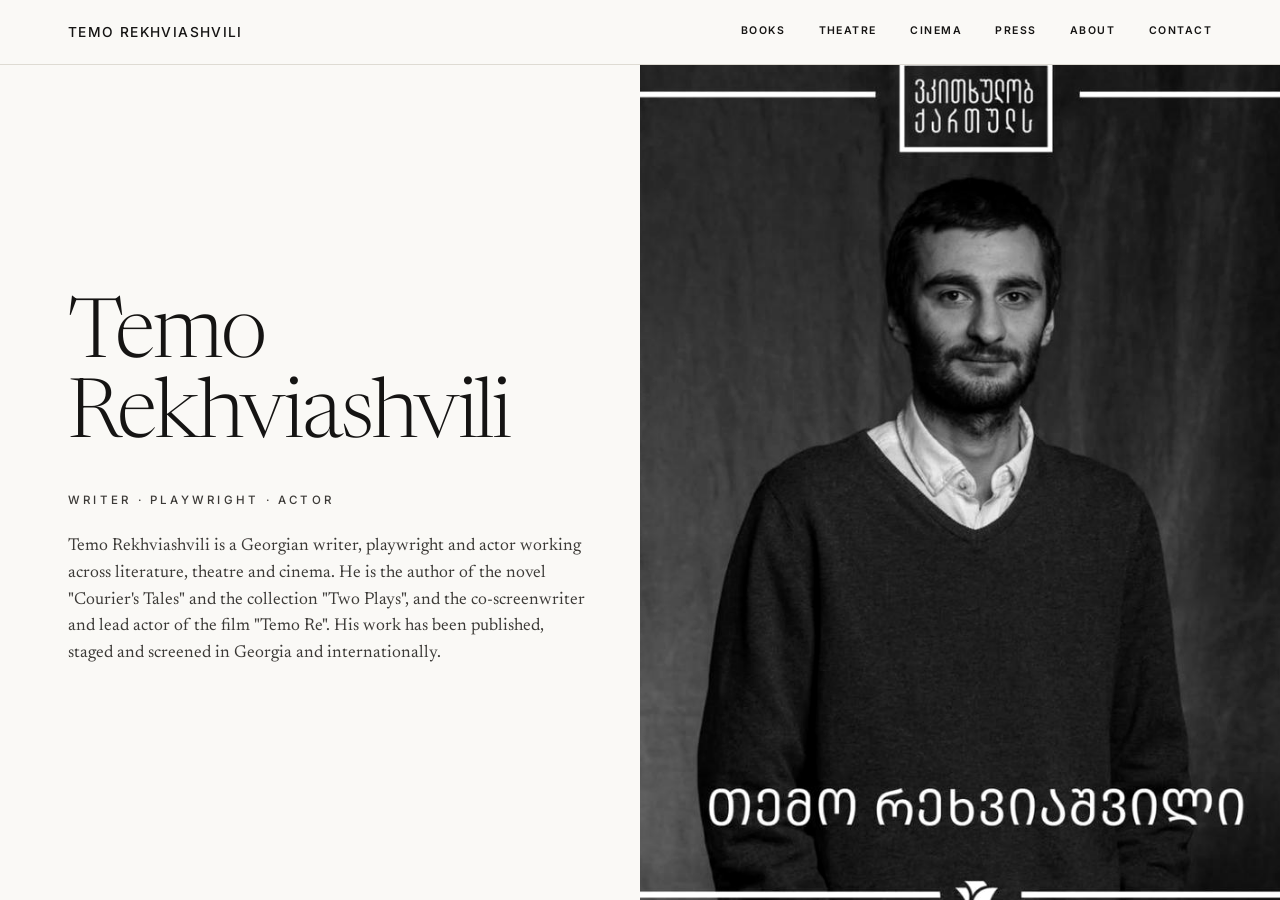
==== commit e79b2a79: "Give every section its own page and address The site was one long scrolling page. Now the home page " ====
--- a/index.html
+++ b/index.html
@@ -13,30 +13,39 @@
     <link rel="preconnect" href="https://fonts.googleapis.com" />
     <link rel="preconnect" href="https://fonts.gstatic.com" crossorigin />
     <link href="https://fonts.googleapis.com/css2?family=Inter:wght@400;500;600&family=Newsreader:ital,opsz,wght@0,6..72,300..600;1,6..72,300..600&family=Noto+Serif+Georgian:wght@400;500&display=swap" rel="stylesheet" />
-    <link rel="stylesheet" href="/styles.css?v=7e3f80ad" />
+    <link rel="stylesheet" href="/styles.css?v=374a18d4" />
+    <script>
+      /* Each section is its own page: /books, /theatre, /books/<id> … */
+      (function () {
+        var parts = location.pathname.replace(/^\/+|\/+$/g, '').split('/');
+        var known = ["books", "theatre", "cinema", "press", "about", "contact"];
+        var view = known.indexOf(parts[0]) < 0 ? 'home' : (parts[1] ? 'detail' : parts[0]);
+        document.documentElement.setAttribute('data-view', view);
+      })();
+    </script>
   </head>
   <body>
     <a class="skip-link" href="#main">Skip to content</a>
 
     <header class="site-header" id="siteHeader">
       <nav class="nav wrap" aria-label="Main">
-        <a class="brand" href="#home">Temo Rekhviashvili</a>
+        <a class="brand" href="/">Temo Rekhviashvili</a>
         <button class="nav-toggle" id="navToggle" aria-expanded="false" aria-controls="navLinks">
           <span class="nav-toggle-label">Menu</span>
         </button>
         <div class="nav-links" id="navLinks">
           
-          <a href="#books" data-section="books">Books</a>
-          
-          <a href="#theatre" data-section="theatre">Theatre</a>
-          
-          <a href="#cinema" data-section="cinema">Cinema</a>
-          
-          <a href="#press" data-section="press">Press</a>
-          
-          <a href="#about" data-section="about">About</a>
-          
-          <a href="#contact" data-section="contact">Contact</a>
+          <a href="/books" data-section="books">Books</a>
+          
+          <a href="/theatre" data-section="theatre">Theatre</a>
+          
+          <a href="/cinema" data-section="cinema">Cinema</a>
+          
+          <a href="/press" data-section="press">Press</a>
+          
+          <a href="/about" data-section="about">About</a>
+          
+          <a href="/contact" data-section="contact">Contact</a>
           
         </div>
       </nav>
@@ -45,7 +54,7 @@
     <main id="main">
 
       <!-- ── HERO ── -->
-      <section class="hero" id="home">
+      <section class="hero page" id="home">
         <div class="hero-text">
           <h1>Temo Rekhviashvili</h1>
           <p class="hero-tagline">Writer · Playwright · Actor</p>
@@ -62,7 +71,7 @@
 
       
       <!-- ── BOOKS ── -->
-      <section id="books" class="section">
+      <section id="books" class="section page" data-title="Books">
         <div class="wrap">
           <header class="section-head">
   <h2>Books</h2>
@@ -70,10 +79,10 @@
 </header>
           <div class="work-list">
             <article class="work">
-  <a class="work-cover" href="#/neo-tbilisian" tabindex="-1" aria-hidden="true"><span class="cover-blank "><span>Neo-Tbilisian Mukhambazebi</span></span></a>
+  <a class="work-cover" href="/books/neo-tbilisian" tabindex="-1" aria-hidden="true"><span class="cover-blank "><span>Neo-Tbilisian Mukhambazebi</span></span></a>
   <div class="work-main">
     <p class="kicker">Poetry</p>
-    <h3 class="work-title"><a href="#/neo-tbilisian">Neo-Tbilisian Mukhambazebi</a></h3>
+    <h3 class="work-title"><a href="/books/neo-tbilisian">Neo-Tbilisian Mukhambazebi</a></h3>
     
     <p class="work-meta">Intelekti Publishing</p>
     
@@ -81,15 +90,15 @@
     <p class="work-summary">A collection of poems built from toasts, love, debt, insomnia, pop songs and the small rituals of everyday life.</p>
     <p class="work-links">
       
-      <a class="arrow-link" href="#/neo-tbilisian">More info</a>
+      <a class="arrow-link" href="/books/neo-tbilisian">More info</a>
     </p>
   </div>
   
 </article><article class="work">
-  <a class="work-cover" href="#/pathetic-monologues-book" tabindex="-1" aria-hidden="true"><img src="/Images/Patetique%20Book.jpeg" alt="Two Plays" loading="lazy" /></a>
+  <a class="work-cover" href="/books/pathetic-monologues-book" tabindex="-1" aria-hidden="true"><img src="/Images/Patetique%20Book.jpeg" alt="Two Plays" loading="lazy" /></a>
   <div class="work-main">
     <p class="kicker">Plays / Collection</p>
-    <h3 class="work-title"><a href="#/pathetic-monologues-book">Two Plays</a></h3>
+    <h3 class="work-title"><a href="/books/pathetic-monologues-book">Two Plays</a></h3>
     
     <p class="work-meta">Published by Sulakauri Publishing, 2025<br />A collection of two plays by Temo Rekhviashvili</p>
     
@@ -97,21 +106,21 @@
     <p class="work-summary">&#34;Pathetic Monologues - Two Plays&#34; brings together two stage works by Temo Rekhviashvili, rooted in the language, contradictions and absurdities of contemporary Georgian life.</p>
     <p class="work-links">
       
-      <a class="arrow-link" href="#/pathetic-monologues-book">More info</a>
+      <a class="arrow-link" href="/books/pathetic-monologues-book">More info</a>
     </p>
   </div>
   
 </article><article class="work">
-  <a class="work-cover" href="#/couriers-tales" tabindex="-1" aria-hidden="true"><img src="/Images/Carrier%20Tales.jpeg" alt="Courier’s Tales" loading="lazy" /></a>
+  <a class="work-cover" href="/books/couriers-tales" tabindex="-1" aria-hidden="true"><img src="/Images/Carrier%20Tales.jpeg" alt="Courier’s Tales" loading="lazy" /></a>
   <div class="work-main">
     <p class="kicker">NOVELLA</p>
-    <h3 class="work-title"><a href="#/couriers-tales">Courier’s Tales</a></h3>
+    <h3 class="work-title"><a href="/books/couriers-tales">Courier’s Tales</a></h3>
     
     
     <p class="work-summary">Courier’s Tales is the debut novella by Temo Rekhviashvili. Told through the voice of a young actor who works as a courier, the book is composed of fragments from everyday life: deliveries, theatre rehearsals, friendships, debt, exhaustion, self-irony and the effort to survive.</p>
     <p class="work-links">
       
-      <a class="arrow-link" href="#/couriers-tales">More info</a>
+      <a class="arrow-link" href="/books/couriers-tales">More info</a>
     </p>
   </div>
   
@@ -143,7 +152,7 @@
 
       
       <!-- ── THEATRE ── -->
-      <section id="theatre" class="section">
+      <section id="theatre" class="section page" data-title="Theatre">
         <div class="wrap">
           <header class="section-head">
   <h2>Theatre</h2>
@@ -154,10 +163,10 @@
           <p class="kicker sub-kicker">Playwright / Dramatic Writing</p>
           <div class="work-list work-list-boxed">
             <article class="work work-boxed">
-  <a class="work-cover" href="#/co2" tabindex="-1" aria-hidden="true"><img src="/Images/CO2.jpeg" alt="CO₂" loading="lazy" /></a>
+  <a class="work-cover" href="/theatre/co2" tabindex="-1" aria-hidden="true"><img src="/Images/CO2.jpeg" alt="CO₂" loading="lazy" /></a>
   <div class="work-main">
     
-    <h3 class="work-title"><a href="#/co2">CO₂</a></h3>
+    <h3 class="work-title"><a href="/theatre/co2">CO₂</a></h3>
     
     <p class="work-meta">Play, 2025</p>
     
@@ -165,7 +174,7 @@
     <p class="work-summary">A darkly comic and self-reflective play about masculinity, alcoholism, failed intimacy and the emotional wreckage left inside domestic life. Through a distinctly feminist lens, the play looks at male vulnerability, dependency and the damage men cause while trying — often too late — to understand themselves.</p>
     <p class="work-links">
       
-      <a class="arrow-link" href="#/co2">More info</a>
+      <a class="arrow-link" href="/theatre/co2">More info</a>
     </p>
   </div>
   
@@ -180,10 +189,10 @@
   </dl>
   
 </article><article class="work work-boxed">
-  <a class="work-cover" href="#/pathetic-monologues-play" tabindex="-1" aria-hidden="true"><img src="/Images/Pathetique%20Theater.jpeg" alt="Pathetic Monologues" loading="lazy" /></a>
+  <a class="work-cover" href="/theatre/pathetic-monologues-play" tabindex="-1" aria-hidden="true"><img src="/Images/Pathetique%20Theater.jpeg" alt="Pathetic Monologues" loading="lazy" /></a>
   <div class="work-main">
     
-    <h3 class="work-title"><a href="#/pathetic-monologues-play">Pathetic Monologues</a></h3>
+    <h3 class="work-title"><a href="/theatre/pathetic-monologues-play">Pathetic Monologues</a></h3>
     
     <p class="work-meta">Play, 2023</p>
     
@@ -191,7 +200,7 @@
     <p class="work-summary">A stage satire of public speech, privilege, politics and self-importance, but also a play about exhaustion, failed intimacy and the fantasy of escape. The production brings together a chorus of voices caught between confession, performance and social absurdity.</p>
     <p class="work-links">
       
-      <a class="arrow-link" href="#/pathetic-monologues-play">More info</a>
+      <a class="arrow-link" href="/theatre/pathetic-monologues-play">More info</a>
     </p>
   </div>
   
@@ -273,7 +282,7 @@
 
       
       <!-- ── CINEMA ── -->
-      <section id="cinema" class="section">
+      <section id="cinema" class="section page" data-title="Cinema">
         <div class="wrap">
           <header class="section-head">
   <h2>Cinema</h2>
@@ -284,10 +293,10 @@
           <p class="kicker sub-kicker">Films</p>
           <div class="work-list work-list-boxed">
             <article class="work work-boxed">
-  <a class="work-cover" href="#/temo-re" tabindex="-1" aria-hidden="true"><img src="/Images/Temo%20Re%20Movie.jpeg" alt="Temo Re" loading="lazy" /></a>
+  <a class="work-cover" href="/cinema/temo-re" tabindex="-1" aria-hidden="true"><img src="/Images/Temo%20Re%20Movie.jpeg" alt="Temo Re" loading="lazy" /></a>
   <div class="work-main">
     <p class="kicker">Featured Film</p>
-    <h3 class="work-title"><a href="#/temo-re">Temo Re</a></h3>
+    <h3 class="work-title"><a href="/cinema/temo-re">Temo Re</a></h3>
     
     <p class="work-meta">Short film, 2025</p>
     
@@ -295,7 +304,7 @@
     <p class="work-summary">Temo Re is a Georgian short film directed by Anka Gujabidze and adapted from Temo Rekhviashvili’s debut novel Courier’s Tales. Rekhviashvili co-wrote the film and plays the leading role.</p>
     <p class="work-links">
       
-      <a class="arrow-link" href="#/temo-re">More info</a>
+      <a class="arrow-link" href="/cinema/temo-re">More info</a>
     </p>
   </div>
   
@@ -366,7 +375,7 @@
 
       
       <!-- ── PRESS ── -->
-      <section id="press" class="section">
+      <section id="press" class="section page" data-title="Press">
         <div class="wrap">
           <header class="section-head">
   <h2>Press</h2>
@@ -425,7 +434,7 @@
       
       <!-- ── ABOUT ── -->
       
-      <section id="about" class="section">
+      <section id="about" class="section page" data-title="About">
         <div class="wrap">
           <header class="section-head">
             <h2>About</h2>
@@ -449,7 +458,7 @@
 
       
       <!-- ── CONTACT ── -->
-      <section id="contact" class="section section-contact">
+      <section id="contact" class="section section-contact page" data-title="Contact">
         <div class="wrap">
           <header class="section-head">
             <h2>Get in touch</h2>
@@ -464,6 +473,231 @@
       
 
       
+
+    <!-- ── DETAIL PAGES (one per book / play / film) ── -->
+      <div class="detail-view page" id="detailView">
+        <div class="wrap">
+          <article class="detail" id="detail-neo-tbilisian" data-title="Neo-Tbilisian Mukhambazebi" data-section="books" hidden>
+  <div class="detail-text">
+    <p class="kicker">Books / Poetry</p>
+    <h2 class="detail-title">Neo-Tbilisian Mukhambazebi</h2>
+    
+    <p class="detail-meta">Intelekti Publishing</p>
+    
+    
+    <div class="prose">
+      <p>A collection of poems built from toasts, love, debt, insomnia, pop songs and the small rituals of everyday life.</p>
+    </div>
+    
+    
+    <dl class="facts detail-facts">
+      
+      <div><dt>Year</dt><dd>coming soon</dd></div>
+      
+      <div><dt>Genre</dt><dd>Poetry</dd></div>
+      
+      <div><dt>Publisher</dt><dd>Intelekti Publishing</dd></div>
+      
+      <div><dt>cover</dt><dd>Anano Tabaghua</dd></div>
+      
+      <div><dt>Editor</dt><dd>Gvantsa Shubitidze</dd></div>
+      
+    </dl>
+    
+    
+    <p><a class="arrow-link back-link" href="/books">Back to Books</a></p>
+  </div>
+  <figure class="detail-figure"><span class="cover-blank cover-blank-lg"><span>Neo-Tbilisian Mukhambazebi</span></span></figure>
+</article><article class="detail" id="detail-pathetic-monologues-book" data-title="Two Plays" data-section="books" hidden>
+  <div class="detail-text">
+    <p class="kicker">Books / Plays / Collection</p>
+    <h2 class="detail-title">Two Plays</h2>
+    
+    <p class="detail-meta">Published by Sulakauri Publishing, 2025<br />A collection of two plays by Temo Rekhviashvili</p>
+    
+    
+    <div class="prose">
+      <p>&#34;Pathetic Monologues - Two Plays&#34; brings together two stage works by Temo Rekhviashvili, rooted in the language, contradictions and absurdities of contemporary Georgian life.</p><p>Pathetic Monologues is a satire of public speech, privilege, politics and self-importance, but also a play about exhaustion, failed intimacy and the fantasy of escape. One of its voices dreams of leaving Georgia for Berlin, turning emigration into both a comic obsession and a symptom of deeper personal and social despair.</p><p>CO₂ is a darkly comic and self-reflective play about masculinity, alcoholism, failed intimacy and the emotional wreckage left inside domestic life. Through a distinctly feminist lens, the play looks at male vulnerability, dependency and the damage men cause while trying - often too late - to understand themselves.</p><p>Both plays have been staged in Georgia: Pathetic Monologues premiered at Theatre Company Haraki in December 2023, while CO₂ premiered at Theatre on Atoneli in April 2025.</p>
+    </div>
+    
+    
+    <dl class="facts detail-facts">
+      
+      <div><dt>Year</dt><dd>2025</dd></div>
+      
+      <div><dt>Genre</dt><dd>plays</dd></div>
+      
+      <div><dt>Plays Included</dt><dd>Pathetic Monologues · CO₂</dd></div>
+      
+      <div><dt>Publisher</dt><dd>Sulakauri Publishing</dd></div>
+      
+      <div><dt>Editor</dt><dd>Nino Gogaladze</dd></div>
+      
+      <div><dt>Cover design</dt><dd>Keti Nadibaidze</dd></div>
+      
+      <div><dt>Technical designer</dt><dd>Lado Lomadze</dd></div>
+      
+      <div><dt>ORiginal title</dt><dd>პათეტიკური მონოლოგები - ორი პიესა</dd></div>
+      
+      <div><dt>ISBN</dt><dd>978-9941-37-810-2</dd></div>
+      
+      <div><dt>Award</dt><dd>CO₂ received the Friedrich Ebert Stiftung Prize in Dramaturgy in 2025.</dd></div>
+      
+    </dl>
+    
+    
+    <p><a class="arrow-link back-link" href="/books">Back to Books</a></p>
+  </div>
+  <figure class="detail-figure"><img src="/Images/Patetique%20Book.jpeg" alt="Two Plays" loading="lazy" /></figure>
+</article><article class="detail" id="detail-couriers-tales" data-title="Courier’s Tales" data-section="books" hidden>
+  <div class="detail-text">
+    <p class="kicker">Books / NOVELLA</p>
+    <h2 class="detail-title">Courier’s Tales</h2>
+    
+    
+    <div class="prose">
+      <p>Courier’s Tales is the debut novella by Temo Rekhviashvili. Told through the voice of a young actor who works as a courier, the book is composed of fragments from everyday life: deliveries, theatre rehearsals, friendships, debt, exhaustion, self-irony and the effort to survive.</p><p>Set mostly in contemporary Tbilisi, the novel moves through streets, staircases, rehearsal rooms and precarious jobs. In its final part, the story opens toward Germany: the narrator travels from Georgia to Berlin and then to Hamburg, where his desperate attempt to reach a Nick Cave concert turns into a comic and painful episode of disorientation, language failure, humiliation and desire.</p><p>At once local and European, Courier’s Tales is a portrait of a young man trying to find his place between work and art, survival and longing, the city he comes from and the places he imagines as escape.</p>
+    </div>
+    
+    
+    <dl class="facts detail-facts">
+      
+      <div><dt>Original Title</dt><dd>კურიერის ამბები</dd></div>
+      
+      <div><dt>Year</dt><dd>2021</dd></div>
+      
+      <div><dt>Genre</dt><dd>Novella</dd></div>
+      
+      <div><dt>Award</dt><dd>SABA Literary Award — Best Debut, 2022</dd></div>
+      
+      <div><dt>Publisher</dt><dd>Sulakauri Publishing</dd></div>
+      
+      <div><dt>Editor</dt><dd>Ana Tchabashvili</dd></div>
+      
+      <div><dt>Cover design</dt><dd>Ana Jibladze</dd></div>
+      
+      <div><dt>ISBN:</dt><dd>978-9941-30-750-8</dd></div>
+      
+      <div><dt>technical designer</dt><dd>Giorgi Lomsadze</dd></div>
+      
+    </dl>
+    
+    
+    <p><a class="arrow-link back-link" href="/books">Back to Books</a></p>
+  </div>
+  <figure class="detail-figure"><img src="/Images/Carrier%20Tales.jpeg" alt="Courier’s Tales" loading="lazy" /></figure>
+</article>
+          <article class="detail" id="detail-co2" data-title="CO₂" data-section="theatre" hidden>
+  <div class="detail-text">
+    <p class="kicker">Theatre</p>
+    <h2 class="detail-title">CO₂</h2>
+    
+    <p class="detail-meta">Play, 2025</p>
+    
+    
+    <div class="prose">
+      <p>A darkly comic and self-reflective play about masculinity, alcoholism, failed intimacy and the emotional wreckage left inside domestic life. Through a distinctly feminist lens, the play looks at male vulnerability, dependency and the damage men cause while trying — often too late — to understand themselves.</p>
+    </div>
+    
+    
+    <dl class="facts detail-facts">
+      
+      <div><dt>Director</dt><dd>Ilia Korkashvili</dd></div>
+      
+      <div><dt>Set desinger</dt><dd>Keti Nadibaidze</dd></div>
+      
+      <div><dt>Composer</dt><dd>Ana Kublashvili</dd></div>
+      
+      <div><dt>starring</dt><dd>Vano Tarkhnishvili, Giorgi Korganashvili, Beka Khachidze, Paata Inauri.</dd></div>
+      
+      <div><dt>Technical group</dt><dd>Tika Salukvadze, Nato Mchedlishvili, Dima Jikia, Dati Sakhokia, Mariam Jorjoliani, Mariam Kartvelishvili</dd></div>
+      
+      <div><dt>touring Group</dt><dd>10 people</dd></div>
+      
+      <div><dt>premiered</dt><dd>Theatre On Atoneli 2025</dd></div>
+      
+      <div><dt>Recognation</dt><dd>Friedrich Ebert Stiftung Prize in Dramaturgy, 2025</dd></div>
+      
+    </dl>
+    
+    
+    <p><a class="arrow-link back-link" href="/theatre">Back to Theatre</a></p>
+  </div>
+  <figure class="detail-figure"><img src="/Images/CO2.jpeg" alt="CO₂" loading="lazy" /></figure>
+</article><article class="detail" id="detail-pathetic-monologues-play" data-title="Pathetic Monologues" data-section="theatre" hidden>
+  <div class="detail-text">
+    <p class="kicker">Theatre</p>
+    <h2 class="detail-title">Pathetic Monologues</h2>
+    
+    <p class="detail-meta">Play, 2023</p>
+    
+    
+    <div class="prose">
+      <p>A stage satire of public speech, privilege, politics and self-importance, but also a play about exhaustion, failed intimacy and the fantasy of escape. The production brings together a chorus of voices caught between confession, performance and social absurdity.</p>
+    </div>
+    
+    
+    <dl class="facts detail-facts">
+      
+      <div><dt>Director</dt><dd>Ilia Korkashvili</dd></div>
+      
+      <div><dt>Set Desing</dt><dd>Keti Nadibaidze</dd></div>
+      
+      <div><dt>Composer</dt><dd>Davit Khorbaladze</dd></div>
+      
+      <div><dt>starring</dt><dd>Giorgi Razmadze, Beka Khachidze, Vaniko Tarkhnishvili, Sopiko gvimradze, Natalia Gabisonia, Gvantsa Enukidze, Lasha Lashkhi.</dd></div>
+      
+      <div><dt>Technical Group</dt><dd>Irakli Sirbilashvili, Achi arganashvili, Saba Padiurashvili, Mariam Paichadze, Lizi Tkeshelashvili.</dd></div>
+      
+      <div><dt>Touring group</dt><dd>18 people</dd></div>
+      
+      <div><dt>Awards</dt><dd>Tsinandali Award for Theatre Arts, 2024 -Natalia Gabisonia; Liberty Award for Best Actress, 2024 - Natalia Gabisonia</dd></div>
+      
+    </dl>
+    
+    
+    <p><a class="arrow-link back-link" href="/theatre">Back to Theatre</a></p>
+  </div>
+  <figure class="detail-figure"><img src="/Images/Pathetique%20Theater.jpeg" alt="Pathetic Monologues" loading="lazy" /></figure>
+</article>
+          <article class="detail" id="detail-temo-re" data-title="Temo Re" data-section="cinema" hidden>
+  <div class="detail-text">
+    <p class="kicker">Cinema / Featured Film</p>
+    <h2 class="detail-title">Temo Re</h2>
+    
+    <p class="detail-meta">Short film, 2025</p>
+    
+    
+    <div class="prose">
+      <p>Temo Re is a Georgian short film directed by Anka Gujabidze and adapted from Temo Rekhviashvili’s debut novel Courier’s Tales. Rekhviashvili co-wrote the film and plays the leading role.</p><p>The film follows Temo, a young actor who also works as a courier. Over the course of a single day, he travels across Tbilisi on a moped and performs in a suburban theatre in the evening. The poverty, injustice, corruption and alienation he encounters during the day gradually transform into disturbing visions that haunt him at night.</p><p>Constructed as a black-and-white photomontage, Temo Re combines fiction and documentary elements to create a fragmented portrait of contemporary Tbilisi and a young man moving between work, theatre, exhaustion and imagination</p>
+    </div>
+    
+    
+    <dl class="facts detail-facts">
+      
+      <div><dt>Director</dt><dd>Anka Gujabidze</dd></div>
+      
+      <div><dt>Writers</dt><dd>Temo Rekhviashvili, Anka Gujabidze, Salome Asatiani</dd></div>
+      
+      <div><dt>Based On</dt><dd>Courier’s Tales by Temo Rekhviashvili</dd></div>
+      
+      <div><dt>Country</dt><dd>Georgia</dd></div>
+      
+      <div><dt>Runtime</dt><dd>50 minutes</dd></div>
+      
+      <div><dt>Awards</dt><dd>Tiger Short Award · KNF Award · IFFR · SFCC Critics’ Award · Golden Prometheus · Eliso Award</dd></div>
+      
+      <div><dt>Cast</dt><dd>Natalia Gabisonia, Mikheil Abramishvili, Sandro Kalandadze, Tamara Chumashvili and others</dd></div>
+      
+    </dl>
+    
+    
+    <p><a class="arrow-link back-link" href="/cinema">Back to Cinema</a></p>
+  </div>
+  <figure class="detail-figure"><img src="/Images/Temo%20Re%20Movie.jpeg" alt="Temo Re" loading="lazy" /></figure>
+</article>
+        </div>
+      </div>
     </main>
 
     <footer class="site-footer">
@@ -473,231 +707,6 @@
       </div>
     </footer>
 
-    <!-- ── DETAIL PAGES (one per book / play / film) ── -->
-    <div class="detail-view" id="detailView" hidden>
-      <div class="wrap">
-        <article class="detail" id="detail-neo-tbilisian" data-title="Neo-Tbilisian Mukhambazebi" hidden>
-  <div class="detail-text">
-    <p class="kicker">Books / Poetry</p>
-    <h2 class="detail-title">Neo-Tbilisian Mukhambazebi</h2>
-    
-    <p class="detail-meta">Intelekti Publishing</p>
-    
-    
-    <div class="prose">
-      <p>A collection of poems built from toasts, love, debt, insomnia, pop songs and the small rituals of everyday life.</p>
-    </div>
-    
-    
-    <dl class="facts detail-facts">
-      
-      <div><dt>Year</dt><dd>coming soon</dd></div>
-      
-      <div><dt>Genre</dt><dd>Poetry</dd></div>
-      
-      <div><dt>Publisher</dt><dd>Intelekti Publishing</dd></div>
-      
-      <div><dt>cover</dt><dd>Anano Tabaghua</dd></div>
-      
-      <div><dt>Editor</dt><dd>Gvantsa Shubitidze</dd></div>
-      
-    </dl>
-    
-    
-    <p><a class="arrow-link back-link" href="#books">Back to Books</a></p>
-  </div>
-  <figure class="detail-figure"><span class="cover-blank cover-blank-lg"><span>Neo-Tbilisian Mukhambazebi</span></span></figure>
-</article><article class="detail" id="detail-pathetic-monologues-book" data-title="Two Plays" hidden>
-  <div class="detail-text">
-    <p class="kicker">Books / Plays / Collection</p>
-    <h2 class="detail-title">Two Plays</h2>
-    
-    <p class="detail-meta">Published by Sulakauri Publishing, 2025<br />A collection of two plays by Temo Rekhviashvili</p>
-    
-    
-    <div class="prose">
-      <p>&#34;Pathetic Monologues - Two Plays&#34; brings together two stage works by Temo Rekhviashvili, rooted in the language, contradictions and absurdities of contemporary Georgian life.</p><p>Pathetic Monologues is a satire of public speech, privilege, politics and self-importance, but also a play about exhaustion, failed intimacy and the fantasy of escape. One of its voices dreams of leaving Georgia for Berlin, turning emigration into both a comic obsession and a symptom of deeper personal and social despair.</p><p>CO₂ is a darkly comic and self-reflective play about masculinity, alcoholism, failed intimacy and the emotional wreckage left inside domestic life. Through a distinctly feminist lens, the play looks at male vulnerability, dependency and the damage men cause while trying - often too late - to understand themselves.</p><p>Both plays have been staged in Georgia: Pathetic Monologues premiered at Theatre Company Haraki in December 2023, while CO₂ premiered at Theatre on Atoneli in April 2025.</p>
-    </div>
-    
-    
-    <dl class="facts detail-facts">
-      
-      <div><dt>Year</dt><dd>2025</dd></div>
-      
-      <div><dt>Genre</dt><dd>plays</dd></div>
-      
-      <div><dt>Plays Included</dt><dd>Pathetic Monologues · CO₂</dd></div>
-      
-      <div><dt>Publisher</dt><dd>Sulakauri Publishing</dd></div>
-      
-      <div><dt>Editor</dt><dd>Nino Gogaladze</dd></div>
-      
-      <div><dt>Cover design</dt><dd>Keti Nadibaidze</dd></div>
-      
-      <div><dt>Technical designer</dt><dd>Lado Lomadze</dd></div>
-      
-      <div><dt>ORiginal title</dt><dd>პათეტიკური მონოლოგები - ორი პიესა</dd></div>
-      
-      <div><dt>ISBN</dt><dd>978-9941-37-810-2</dd></div>
-      
-      <div><dt>Award</dt><dd>CO₂ received the Friedrich Ebert Stiftung Prize in Dramaturgy in 2025.</dd></div>
-      
-    </dl>
-    
-    
-    <p><a class="arrow-link back-link" href="#books">Back to Books</a></p>
-  </div>
-  <figure class="detail-figure"><img src="/Images/Patetique%20Book.jpeg" alt="Two Plays" loading="lazy" /></figure>
-</article><article class="detail" id="detail-couriers-tales" data-title="Courier’s Tales" hidden>
-  <div class="detail-text">
-    <p class="kicker">Books / NOVELLA</p>
-    <h2 class="detail-title">Courier’s Tales</h2>
-    
-    
-    <div class="prose">
-      <p>Courier’s Tales is the debut novella by Temo Rekhviashvili. Told through the voice of a young actor who works as a courier, the book is composed of fragments from everyday life: deliveries, theatre rehearsals, friendships, debt, exhaustion, self-irony and the effort to survive.</p><p>Set mostly in contemporary Tbilisi, the novel moves through streets, staircases, rehearsal rooms and precarious jobs. In its final part, the story opens toward Germany: the narrator travels from Georgia to Berlin and then to Hamburg, where his desperate attempt to reach a Nick Cave concert turns into a comic and painful episode of disorientation, language failure, humiliation and desire.</p><p>At once local and European, Courier’s Tales is a portrait of a young man trying to find his place between work and art, survival and longing, the city he comes from and the places he imagines as escape.</p>
-    </div>
-    
-    
-    <dl class="facts detail-facts">
-      
-      <div><dt>Original Title</dt><dd>კურიერის ამბები</dd></div>
-      
-      <div><dt>Year</dt><dd>2021</dd></div>
-      
-      <div><dt>Genre</dt><dd>Novella</dd></div>
-      
-      <div><dt>Award</dt><dd>SABA Literary Award — Best Debut, 2022</dd></div>
-      
-      <div><dt>Publisher</dt><dd>Sulakauri Publishing</dd></div>
-      
-      <div><dt>Editor</dt><dd>Ana Tchabashvili</dd></div>
-      
-      <div><dt>Cover design</dt><dd>Ana Jibladze</dd></div>
-      
-      <div><dt>ISBN:</dt><dd>978-9941-30-750-8</dd></div>
-      
-      <div><dt>technical designer</dt><dd>Giorgi Lomsadze</dd></div>
-      
-    </dl>
-    
-    
-    <p><a class="arrow-link back-link" href="#books">Back to Books</a></p>
-  </div>
-  <figure class="detail-figure"><img src="/Images/Carrier%20Tales.jpeg" alt="Courier’s Tales" loading="lazy" /></figure>
-</article>
-        <article class="detail" id="detail-co2" data-title="CO₂" hidden>
-  <div class="detail-text">
-    <p class="kicker">Theatre</p>
-    <h2 class="detail-title">CO₂</h2>
-    
-    <p class="detail-meta">Play, 2025</p>
-    
-    
-    <div class="prose">
-      <p>A darkly comic and self-reflective play about masculinity, alcoholism, failed intimacy and the emotional wreckage left inside domestic life. Through a distinctly feminist lens, the play looks at male vulnerability, dependency and the damage men cause while trying — often too late — to understand themselves.</p>
-    </div>
-    
-    
-    <dl class="facts detail-facts">
-      
-      <div><dt>Director</dt><dd>Ilia Korkashvili</dd></div>
-      
-      <div><dt>Set desinger</dt><dd>Keti Nadibaidze</dd></div>
-      
-      <div><dt>Composer</dt><dd>Ana Kublashvili</dd></div>
-      
-      <div><dt>starring</dt><dd>Vano Tarkhnishvili, Giorgi Korganashvili, Beka Khachidze, Paata Inauri.</dd></div>
-      
-      <div><dt>Technical group</dt><dd>Tika Salukvadze, Nato Mchedlishvili, Dima Jikia, Dati Sakhokia, Mariam Jorjoliani, Mariam Kartvelishvili</dd></div>
-      
-      <div><dt>touring Group</dt><dd>10 people</dd></div>
-      
-      <div><dt>premiered</dt><dd>Theatre On Atoneli 2025</dd></div>
-      
-      <div><dt>Recognation</dt><dd>Friedrich Ebert Stiftung Prize in Dramaturgy, 2025</dd></div>
-      
-    </dl>
-    
-    
-    <p><a class="arrow-link back-link" href="#theatre">Back to Theatre</a></p>
-  </div>
-  <figure class="detail-figure"><img src="/Images/CO2.jpeg" alt="CO₂" loading="lazy" /></figure>
-</article><article class="detail" id="detail-pathetic-monologues-play" data-title="Pathetic Monologues" hidden>
-  <div class="detail-text">
-    <p class="kicker">Theatre</p>
-    <h2 class="detail-title">Pathetic Monologues</h2>
-    
-    <p class="detail-meta">Play, 2023</p>
-    
-    
-    <div class="prose">
-      <p>A stage satire of public speech, privilege, politics and self-importance, but also a play about exhaustion, failed intimacy and the fantasy of escape. The production brings together a chorus of voices caught between confession, performance and social absurdity.</p>
-    </div>
-    
-    
-    <dl class="facts detail-facts">
-      
-      <div><dt>Director</dt><dd>Ilia Korkashvili</dd></div>
-      
-      <div><dt>Set Desing</dt><dd>Keti Nadibaidze</dd></div>
-      
-      <div><dt>Composer</dt><dd>Davit Khorbaladze</dd></div>
-      
-      <div><dt>starring</dt><dd>Giorgi Razmadze, Beka Khachidze, Vaniko Tarkhnishvili, Sopiko gvimradze, Natalia Gabisonia, Gvantsa Enukidze, Lasha Lashkhi.</dd></div>
-      
-      <div><dt>Technical Group</dt><dd>Irakli Sirbilashvili, Achi arganashvili, Saba Padiurashvili, Mariam Paichadze, Lizi Tkeshelashvili.</dd></div>
-      
-      <div><dt>Touring group</dt><dd>18 people</dd></div>
-      
-      <div><dt>Awards</dt><dd>Tsinandali Award for Theatre Arts, 2024 -Natalia Gabisonia; Liberty Award for Best Actress, 2024 - Natalia Gabisonia</dd></div>
-      
-    </dl>
-    
-    
-    <p><a class="arrow-link back-link" href="#theatre">Back to Theatre</a></p>
-  </div>
-  <figure class="detail-figure"><img src="/Images/Pathetique%20Theater.jpeg" alt="Pathetic Monologues" loading="lazy" /></figure>
-</article>
-        <article class="detail" id="detail-temo-re" data-title="Temo Re" hidden>
-  <div class="detail-text">
-    <p class="kicker">Cinema / Featured Film</p>
-    <h2 class="detail-title">Temo Re</h2>
-    
-    <p class="detail-meta">Short film, 2025</p>
-    
-    
-    <div class="prose">
-      <p>Temo Re is a Georgian short film directed by Anka Gujabidze and adapted from Temo Rekhviashvili’s debut novel Courier’s Tales. Rekhviashvili co-wrote the film and plays the leading role.</p><p>The film follows Temo, a young actor who also works as a courier. Over the course of a single day, he travels across Tbilisi on a moped and performs in a suburban theatre in the evening. The poverty, injustice, corruption and alienation he encounters during the day gradually transform into disturbing visions that haunt him at night.</p><p>Constructed as a black-and-white photomontage, Temo Re combines fiction and documentary elements to create a fragmented portrait of contemporary Tbilisi and a young man moving between work, theatre, exhaustion and imagination</p>
-    </div>
-    
-    
-    <dl class="facts detail-facts">
-      
-      <div><dt>Director</dt><dd>Anka Gujabidze</dd></div>
-      
-      <div><dt>Writers</dt><dd>Temo Rekhviashvili, Anka Gujabidze, Salome Asatiani</dd></div>
-      
-      <div><dt>Based On</dt><dd>Courier’s Tales by Temo Rekhviashvili</dd></div>
-      
-      <div><dt>Country</dt><dd>Georgia</dd></div>
-      
-      <div><dt>Runtime</dt><dd>50 minutes</dd></div>
-      
-      <div><dt>Awards</dt><dd>Tiger Short Award · KNF Award · IFFR · SFCC Critics’ Award · Golden Prometheus · Eliso Award</dd></div>
-      
-      <div><dt>Cast</dt><dd>Natalia Gabisonia, Mikheil Abramishvili, Sandro Kalandadze, Tamara Chumashvili and others</dd></div>
-      
-    </dl>
-    
-    
-    <p><a class="arrow-link back-link" href="#cinema">Back to Cinema</a></p>
-  </div>
-  <figure class="detail-figure"><img src="/Images/Temo%20Re%20Movie.jpeg" alt="Temo Re" loading="lazy" /></figure>
-</article>
-      </div>
-    </div>
-
-    <script src="/script.js?v=7e3f80ad"></script>
+    <script src="/script.js?v=374a18d4"></script>
   </body>
 </html>
--- a/styles.css
+++ b/styles.css
@@ -29,7 +29,6 @@
   -webkit-font-smoothing: antialiased;
   text-rendering: optimizeLegibility;
 }
-body.detail-open { overflow: hidden; }
 img { display: block; max-width: 100%; }
 a { color: inherit; }
 h1, h2, h3, p, ul, dl, dd, figure { margin: 0; }
@@ -92,6 +91,11 @@
   min-height: min(calc(100vh - var(--header-h)), 860px);
   border-bottom: 1px solid var(--rule);
 }
+@media (min-width: 861px) {
+  html[data-view="home"] .hero { height: calc(100dvh - var(--header-h) - 1px); min-height: 0; border-bottom: 0; }
+  html[data-view="home"] body { overflow: hidden; }
+  html[data-view="home"] .site-footer { display: none; }
+}
 .hero-text {
   display: flex; flex-direction: column; justify-content: center;
   padding: clamp(3rem, 7vw, 6rem) var(--gutter);
@@ -104,10 +108,29 @@
 .hero-image img { position: absolute; inset: 0; width: 100%; height: 100%; object-fit: cover; object-position: center 20%; filter: grayscale(1) contrast(1.04); }
 
 /* ── Sections ── */
-.section { padding: clamp(4rem, 9vw, 7.5rem) 0; }
+/* ── Pages: one section at a time, each at its own address ── */
+html[data-view] .page { display: none; }
+html[data-view="home"] #home { display: grid; }
+html[data-view="books"] #books,
+html[data-view="theatre"] #theatre,
+html[data-view="cinema"] #cinema,
+html[data-view="press"] #press,
+html[data-view="about"] #about,
+html[data-view="contact"] #contact,
+html[data-view="detail"] #detailView { display: block; }
+html[data-view] body { min-height: 100vh; min-height: 100dvh; display: flex; flex-direction: column; }
+html[data-view] main { flex: 1; }
+.page { animation: page-in 320ms ease both; }
+@keyframes page-in { from { opacity: 0; transform: translateY(8px); } to { opacity: 1; transform: none; } }
+
+.section { padding: clamp(3rem, 6vw, 5rem) 0 clamp(4rem, 8vw, 6rem); }
 .section + .section { border-top: 1px solid var(--rule); }
+html[data-view] .section + .section { border-top: 0; }
 .section:has(> .rights) { padding-bottom: 0; }
-.section:has(> .rights) + .section { border-top: 0; }
+html[data-view] .section:has(> .rights) { display: none; }
+html[data-view="books"] #books { display: flex; flex-direction: column; min-height: calc(100dvh - var(--header-h) - 4.5rem); }
+html[data-view="books"] #books > .rights { margin-top: auto; }
+html[data-view="books"] #books > .wrap { padding-bottom: clamp(3rem, 6vw, 5rem); }
 .section-head {
   display: grid; grid-template-columns: minmax(0, 5fr) minmax(0, 7fr); gap: 1.5rem clamp(2rem, 6vw, 6rem);
   align-items: end; margin-bottom: clamp(2.5rem, 5vw, 4rem);
@@ -224,24 +247,18 @@
 .footer-grid { display: flex; flex-wrap: wrap; justify-content: space-between; gap: 0.5rem 2rem; }
 
 /* ── Detail pages ── */
-.detail-view {
-  position: fixed; inset: var(--header-h) 0 0 0; z-index: 30;
-  background: var(--paper); overflow-y: auto; overscroll-behavior: contain;
-  animation: detail-in 260ms ease both;
-}
-@keyframes detail-in { from { opacity: 0; transform: translateY(10px); } to { opacity: 1; transform: none; } }
 .detail {
   display: grid; grid-template-columns: minmax(0, 7fr) minmax(0, 5fr); gap: 3rem clamp(2rem, 6vw, 6rem);
   align-items: start; padding: clamp(2.5rem, 6vw, 5rem) 0 clamp(4rem, 8vw, 6rem);
 }
-.detail[hidden], .detail-view[hidden] { display: none; }
+.detail[hidden] { display: none; }
 .detail-title { font-size: clamp(2.4rem, 5.2vw, 4.25rem); font-weight: 300; line-height: 1.02; letter-spacing: -0.025em; }
 .detail-meta { margin-top: 0.9rem; font-family: var(--sans); font-size: 0.82rem; line-height: 1.6; color: var(--muted); }
 .detail .prose { margin-top: 2rem; }
 .detail-facts { margin-top: 2.25rem; padding: 1.5rem 0; border-top: 1px solid var(--rule); border-bottom: 1px solid var(--rule); max-width: 40rem; }
 .detail .work-links { margin-top: 2rem; }
 .detail .back-link { margin-top: 2.5rem; }
-.detail-figure { position: sticky; top: clamp(2.5rem, 6vw, 5rem); }
+.detail-figure { position: sticky; top: calc(var(--header-h) + 2rem); }
 .detail-figure img, .detail-figure .cover-blank {
   width: 100%; max-height: calc(100vh - var(--header-h) - 6rem); object-fit: contain; object-position: top right; aspect-ratio: auto;
   filter: drop-shadow(0 14px 22px rgba(20, 20, 19, 0.2));
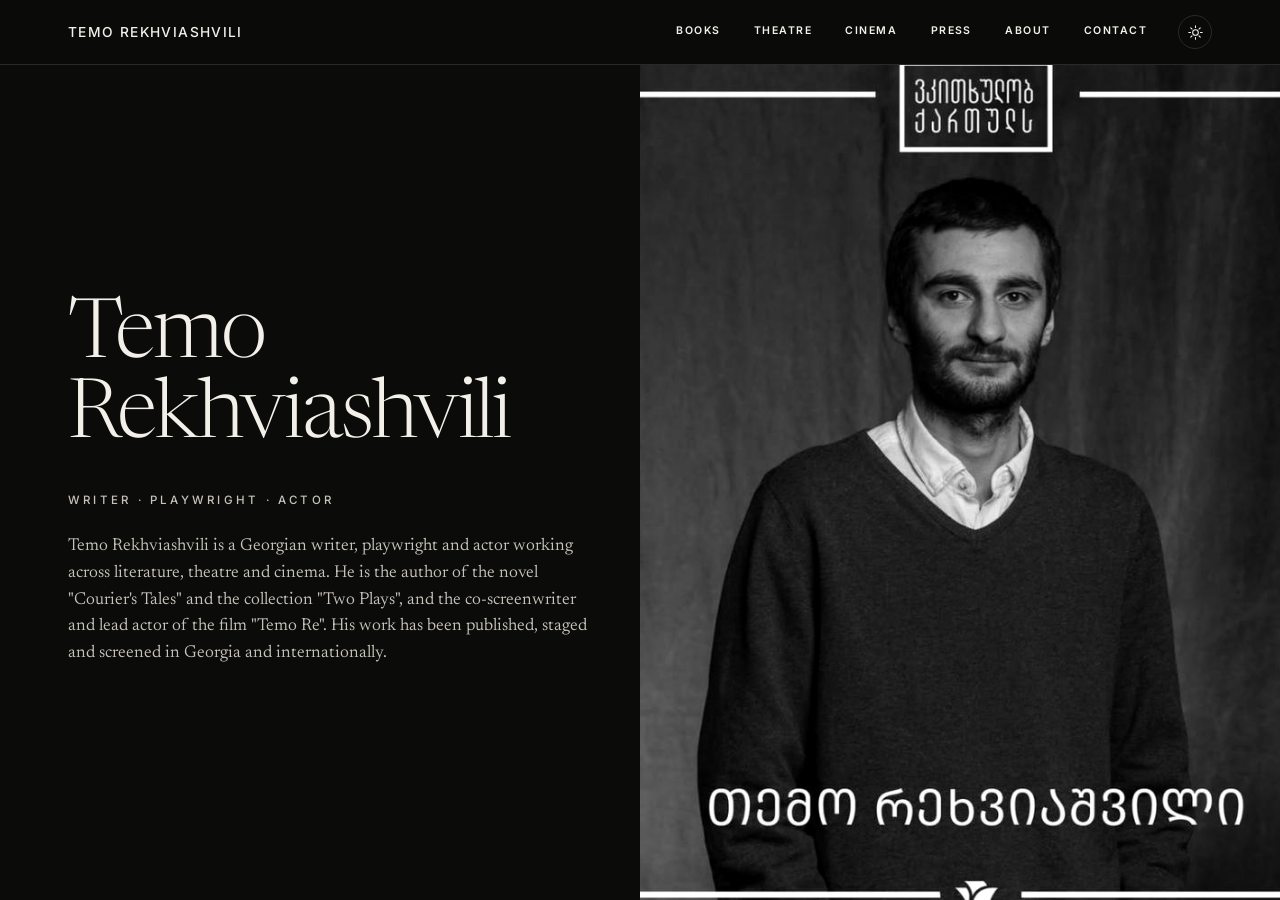
==== commit 774666ba: "Add a black design and a switch between black and white Visitors now get the black design first and " ====
--- a/index.html
+++ b/index.html
@@ -13,8 +13,17 @@
     <link rel="preconnect" href="https://fonts.googleapis.com" />
     <link rel="preconnect" href="https://fonts.gstatic.com" crossorigin />
     <link href="https://fonts.googleapis.com/css2?family=Inter:wght@400;500;600&family=Newsreader:ital,opsz,wght@0,6..72,300..600;1,6..72,300..600&family=Noto+Serif+Georgian:wght@400;500&display=swap" rel="stylesheet" />
-    <link rel="stylesheet" href="/styles.css?v=374a18d4" />
+    <link rel="stylesheet" href="/styles.css?v=2ba35a2e" />
     <script>
+      /* Black or white design: the visitor's own choice wins, else the site default. */
+      (function () {
+        var theme = "dark";
+        try { theme = localStorage.getItem('theme') || theme; } catch (e) {}
+        if (theme !== 'dark' && theme !== 'light') {
+          theme = window.matchMedia && matchMedia('(prefers-color-scheme: dark)').matches ? 'dark' : 'light';
+        }
+        document.documentElement.setAttribute('data-theme', theme);
+      })();
       /* Each section is its own page: /books, /theatre, /books/<id> … */
       (function () {
         var parts = location.pathname.replace(/^\/+|\/+$/g, '').split('/');
@@ -30,6 +39,10 @@
     <header class="site-header" id="siteHeader">
       <nav class="nav wrap" aria-label="Main">
         <a class="brand" href="/">Temo Rekhviashvili</a>
+        <button class="theme-toggle" id="themeToggle" type="button" aria-label="Switch between black and white design" title="Black / white">
+          <svg class="icon-moon" viewBox="0 0 24 24" width="17" height="17" aria-hidden="true"><path d="M20 14.5A8.5 8.5 0 0 1 9.5 4a8.5 8.5 0 1 0 10.5 10.5Z" fill="none" stroke="currentColor" stroke-width="1.5" stroke-linejoin="round"/></svg>
+          <svg class="icon-sun" viewBox="0 0 24 24" width="17" height="17" aria-hidden="true"><circle cx="12" cy="12" r="4" fill="none" stroke="currentColor" stroke-width="1.5"/><path d="M12 2.5v2.5M12 19v2.5M2.5 12H5M19 12h2.5M5.3 5.3l1.8 1.8M16.9 16.9l1.8 1.8M5.3 18.7l1.8-1.8M16.9 7.1l1.8-1.8" stroke="currentColor" stroke-width="1.5" stroke-linecap="round"/></svg>
+        </button>
         <button class="nav-toggle" id="navToggle" aria-expanded="false" aria-controls="navLinks">
           <span class="nav-toggle-label">Menu</span>
         </button>
@@ -707,6 +720,6 @@
       </div>
     </footer>
 
-    <script src="/script.js?v=374a18d4"></script>
+    <script src="/script.js?v=2ba35a2e"></script>
   </body>
 </html>
--- a/styles.css
+++ b/styles.css
@@ -10,6 +10,9 @@
   --ink-2: #3b3936;
   --muted: #77736c;
   --rule: #dedbd3;
+  --rule-strong: #b9b5ab;
+  --shadow: 20, 20, 19;
+  color-scheme: light;
   --serif: "Newsreader", "Noto Serif Georgian", Georgia, "Times New Roman", serif;
   --sans: "Inter", "Noto Sans Georgian", system-ui, -apple-system, "Segoe UI", sans-serif;
   --header-h: 64px;
@@ -17,7 +20,23 @@
   --max: 1240px;
 }
 
+/* ── Black design ── */
+html[data-theme="dark"] {
+  --paper: #0b0b0a;
+  --paper-2: #161615;
+  --card: #111110;
+  --ink: #f3f0e9;
+  --ink-2: #c8c4bb;
+  --muted: #8b877e;
+  --rule: #2a2927;
+  --rule-strong: #55524c;
+  --shadow: 0, 0, 0;
+  color-scheme: dark;
+}
+html[data-theme="dark"] body { -webkit-font-smoothing: antialiased; font-weight: 380; }
+
 *, *::before, *::after { box-sizing: border-box; }
+body, .site-header, .side-box, .work-list-boxed .work, .rights { transition: background-color 250ms ease, color 250ms ease, border-color 250ms ease; }
 html { scroll-behavior: smooth; scroll-padding-top: calc(var(--header-h) + 1rem); -webkit-text-size-adjust: 100%; }
 body {
   margin: 0;
@@ -74,14 +93,25 @@
   -webkit-backdrop-filter: blur(10px);
   border-bottom: 1px solid var(--rule);
 }
-.nav { height: var(--header-h); display: flex; align-items: center; justify-content: space-between; gap: 2rem; }
-.brand { font-size: 0.86rem; font-weight: 500; letter-spacing: 0.1em; text-decoration: none; white-space: nowrap; }
+.nav { height: var(--header-h); display: flex; align-items: center; gap: clamp(1rem, 2.4vw, 2rem); }
+.brand { font-size: 0.86rem; font-weight: 500; letter-spacing: 0.1em; text-decoration: none; white-space: nowrap; margin-right: auto; }
 .nav-links { display: flex; gap: clamp(1.1rem, 2.6vw, 2.4rem); }
 .nav-links a {
   font-size: 0.66rem; font-weight: 600; text-decoration: none;
   padding: 0.45rem 0; border-bottom: 1px solid transparent; transition: border-color 160ms;
 }
 .nav-links a:hover, .nav-links a.active { border-bottom-color: var(--ink); }
+.theme-toggle {
+  display: inline-flex; align-items: center; justify-content: center; width: 34px; height: 34px; flex: none;
+  background: none; border: 1px solid var(--rule); border-radius: 50%; color: var(--ink); cursor: pointer; padding: 0;
+  transition: border-color 160ms, transform 300ms ease;
+}
+.nav-links { order: 1; }
+.theme-toggle { order: 2; }
+.nav-toggle { order: 3; }
+.theme-toggle:hover { border-color: var(--ink); transform: rotate(18deg); }
+.theme-toggle .icon-sun, html[data-theme="dark"] .theme-toggle .icon-moon { display: none; }
+html[data-theme="dark"] .theme-toggle .icon-sun { display: block; }
 .nav-toggle { display: none; background: none; border: 0; padding: 0.6rem 0; font-size: 0.66rem; font-weight: 600; color: var(--ink); cursor: pointer; }
 
 /* ── Hero ── */
@@ -152,12 +182,12 @@
 .work-boxed { grid-template-columns: clamp(104px, 13vw, 168px) minmax(0, 1.25fr) minmax(0, 1fr); }
 .work-list-boxed { border-top: 0; display: grid; gap: 1rem; }
 .work-list-boxed .work { border: 1px solid var(--rule); background: var(--card); padding: clamp(1.25rem, 2.5vw, 2rem); transition: border-color 200ms; }
-.work-list-boxed .work:hover { border-color: #b9b5ab; }
+.work-list-boxed .work:hover { border-color: var(--rule-strong); }
 
 .work-cover { display: block; align-self: start; text-decoration: none; }
 .work-cover img, .cover-blank {
   width: 100%; aspect-ratio: 2 / 3; object-fit: cover; background: var(--paper-2);
-  box-shadow: 0 1px 2px rgba(20, 20, 19, 0.08), 0 10px 24px -12px rgba(20, 20, 19, 0.28);
+  box-shadow: 0 1px 2px rgba(var(--shadow), 0.08), 0 10px 24px -12px rgba(var(--shadow), 0.28);
   transition: transform 300ms ease;
 }
 .work:hover .work-cover img, .work:hover .cover-blank { transform: translateY(-3px); }
@@ -261,7 +291,7 @@
 .detail-figure { position: sticky; top: calc(var(--header-h) + 2rem); }
 .detail-figure img, .detail-figure .cover-blank {
   width: 100%; max-height: calc(100vh - var(--header-h) - 6rem); object-fit: contain; object-position: top right; aspect-ratio: auto;
-  filter: drop-shadow(0 14px 22px rgba(20, 20, 19, 0.2));
+  filter: drop-shadow(0 14px 22px rgba(var(--shadow), 0.2));
 }
 .detail-figure .cover-blank { aspect-ratio: 2 / 3; filter: none; }
 
@@ -304,6 +334,6 @@
 }
 
 @media print {
-  .site-header, .detail-view, .nav-toggle { display: none !important; }
+  .site-header, .detail-view, .nav-toggle, .theme-toggle { display: none !important; }
   .hero { min-height: 0; }
 }
